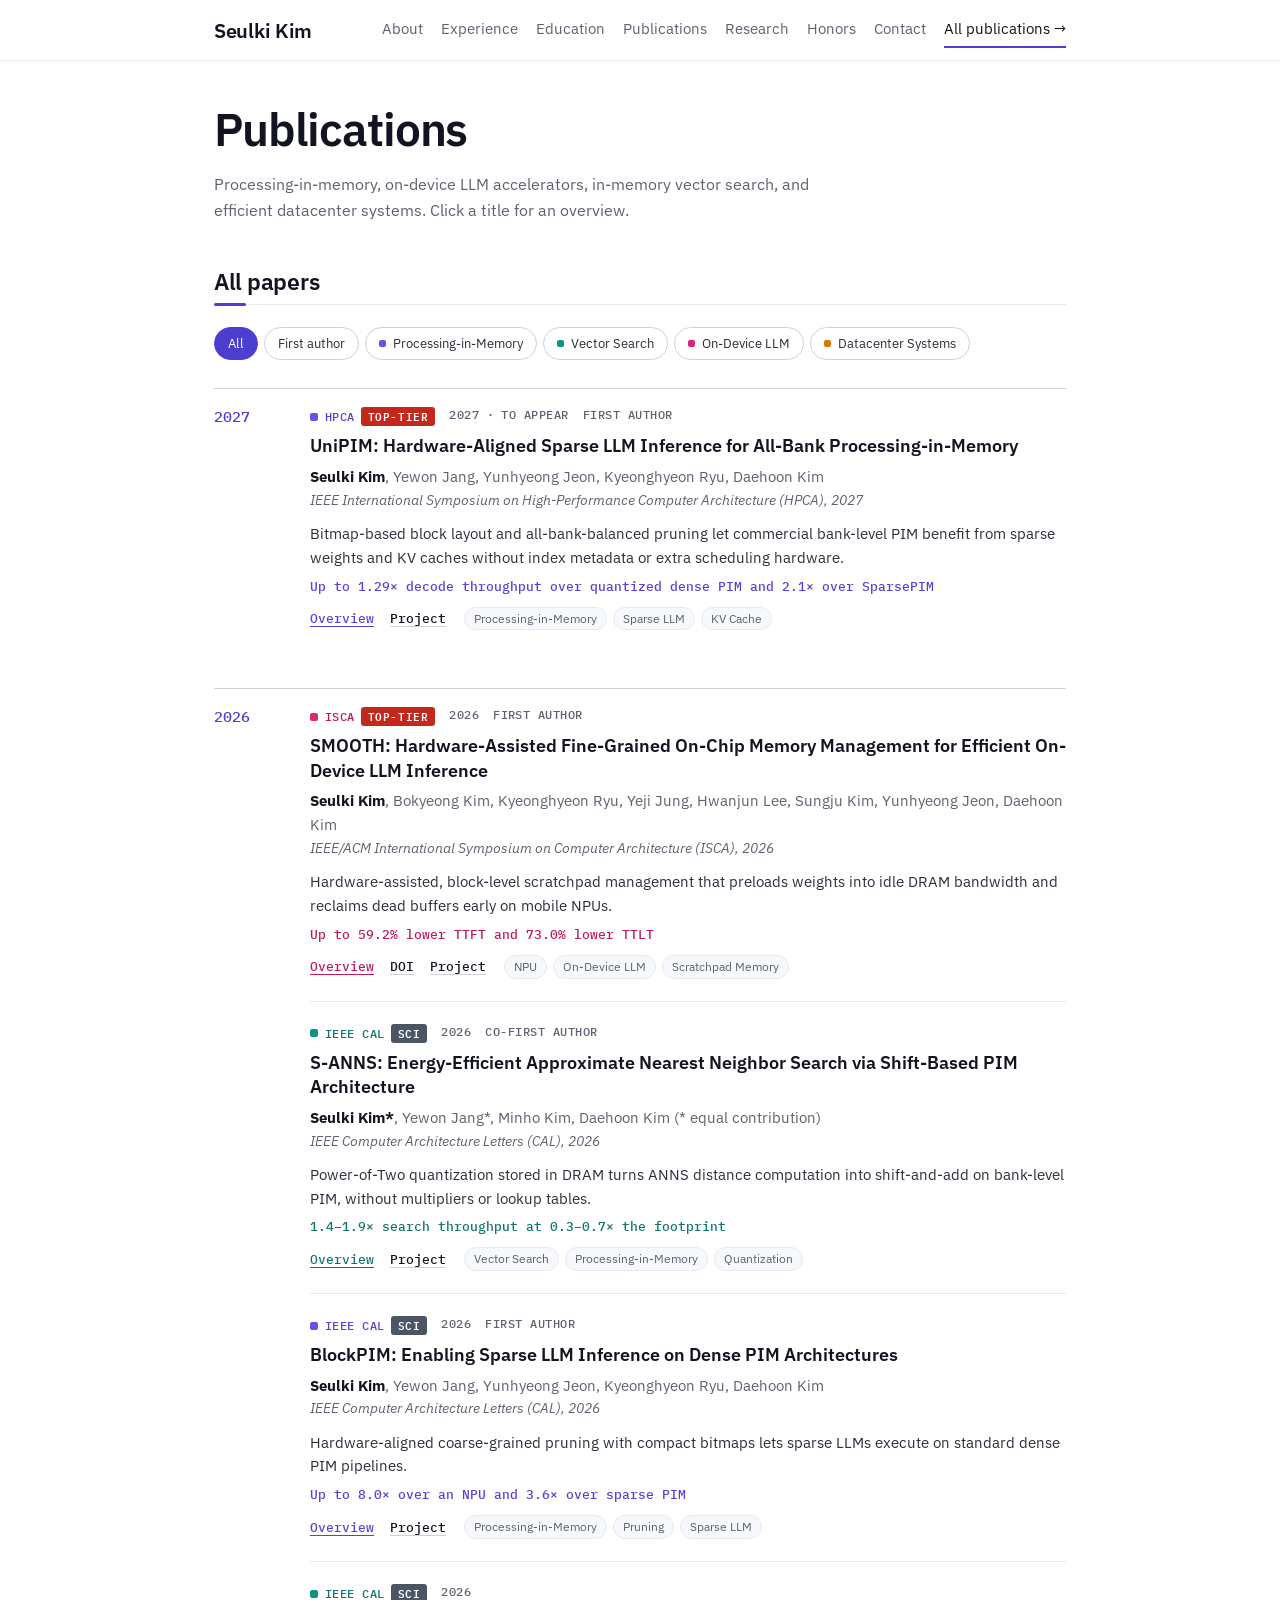
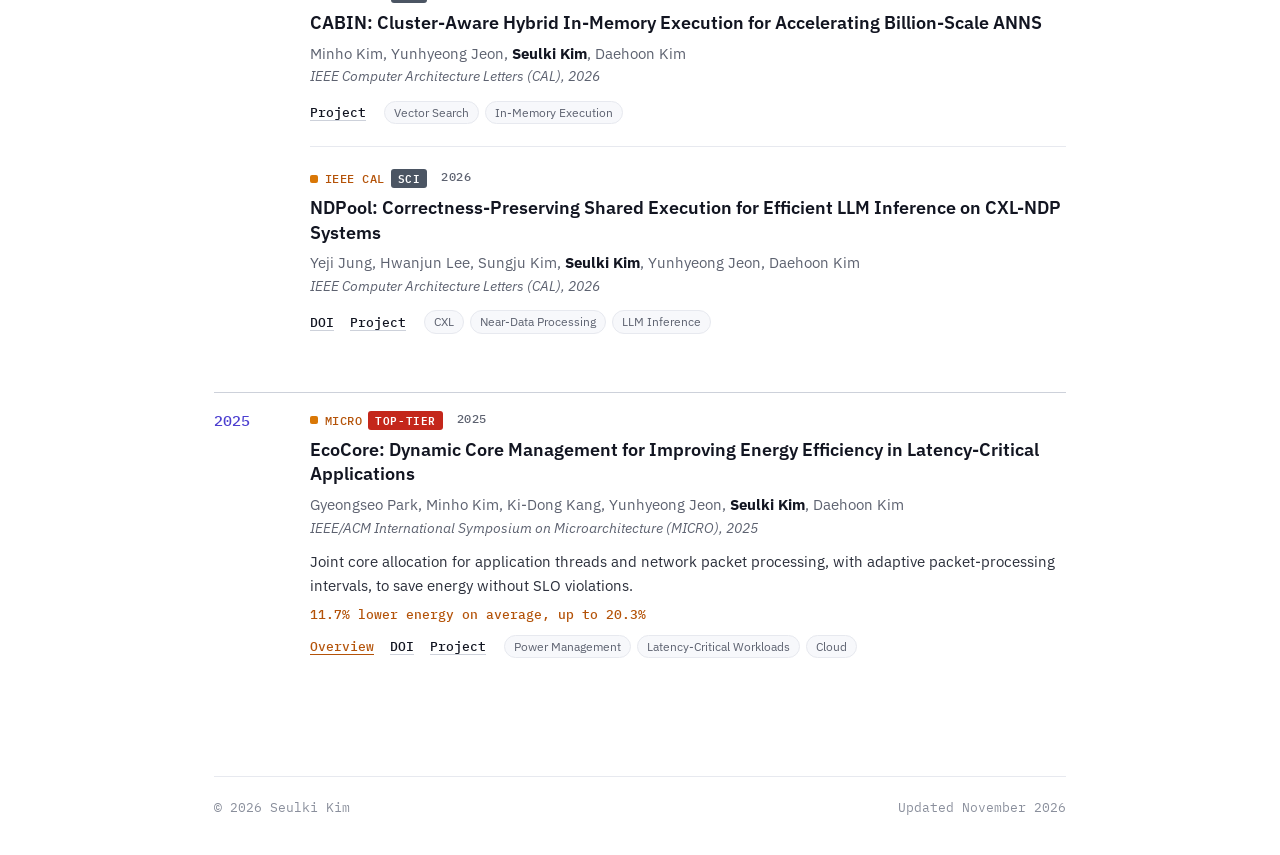
==== publications.html @ 30232794 "Restore earlier content (except News) in the new layout - Top nav gets an All publications link agai" ====
<!doctype html>
<html lang="en">
<head>
  <meta charset="utf-8">
  <meta name="viewport" content="width=device-width, initial-scale=1">
  <title>Publications | Seulki Kim</title>
  <meta name="description" content="Publications of Seulki Kim, Ph.D. student at DGIST: processing-in-memory, on-device LLM accelerators, and in-memory vector search.">
  <link rel="canonical" href="https://skkim-caslab.github.io/publications.html">
  <link rel="icon" href="assets/images/favicon.svg" type="image/svg+xml">
  <link rel="preconnect" href="https://fonts.googleapis.com">
  <link rel="preconnect" href="https://fonts.gstatic.com" crossorigin>
  <link rel="stylesheet" href="https://fonts.googleapis.com/css2?family=IBM+Plex+Mono:wght@400;500&family=IBM+Plex+Sans:wght@400;500;600&display=swap">
  <link rel="stylesheet" href="assets/css/site.css">
</head>
<body>
<a class="skip" href="#main">Skip to content</a>
<header class="site-header">
  <div class="bar">
    <a class="brand" href="index.html">Seulki Kim</a>
    <nav class="site-nav" aria-label="Sections">
      <a href="index.html#about">About</a>
      <a href="index.html#experience">Experience</a>
      <a href="index.html#education">Education</a>
      <a href="index.html#work">Publications</a>
      <a href="index.html#research">Research</a>
      <a href="index.html#honors">Honors</a>
      <a href="index.html#contact">Contact</a>
      <a class="nav-all" href="publications.html" aria-current="page">All publications →</a>
    </nav>
  </div>
</header>

<main class="content" id="main">
    <section class="section page-top" aria-labelledby="page-h">
      <h1 class="page-title" id="page-h">Publications</h1>
      <p class="page-intro">Processing-in-memory, on-device LLM accelerators, in-memory vector search, and efficient datacenter systems. Click a title for an overview.</p>
    </section>

    <section class="section" id="list" aria-labelledby="list-h">
      <div class="sec-head"><h2 id="list-h">All papers</h2></div>
      <div class="filters" role="group" aria-label="Filter publications">
        <button type="button" data-filter="all" aria-pressed="true">All</button>
        <button type="button" data-filter="first" aria-pressed="false">First author</button>
        <button type="button" class="t-pim" data-filter="t-pim" aria-pressed="false">Processing-in-Memory</button>
        <button type="button" class="t-search" data-filter="t-search" aria-pressed="false">Vector Search</button>
        <button type="button" class="t-device" data-filter="t-device" aria-pressed="false">On-Device LLM</button>
        <button type="button" class="t-system" data-filter="t-system" aria-pressed="false">Datacenter Systems</button>
      </div>

      <section class="pub-year" aria-labelledby="year-2027">
        <h3 class="pub-year-label" id="year-2027">2027</h3>
        <div class="pub-year-list">
        <article class="pub t-pim" id="unipim" data-first>
          <p class="meta"><span class="venue">HPCA</span><span class="tier tier-top">Top-tier</span><span>2027 · to appear</span><span>First author</span></p>
          <h3 class="pub-title"><button type="button" data-overview="unipim">UniPIM: Hardware-Aligned Sparse LLM Inference for All-Bank Processing-in-Memory</button></h3>
          <p class="pub-authors"><strong>Seulki Kim</strong>, Yewon Jang, Yunhyeong Jeon, Kyeonghyeon Ryu, Daehoon Kim</p>
          <p class="pub-venue">IEEE International Symposium on High-Performance Computer Architecture (HPCA), 2027</p>
          <p class="pub-summary">Bitmap-based block layout and all-bank-balanced pruning let commercial bank-level PIM benefit from sparse weights and KV caches without index metadata or extra scheduling hardware.</p>
          <p class="pub-result">Up to 1.29× decode throughput over quantized dense PIM and 2.1× over SparsePIM</p>
          <div class="work-foot"><div class="links"><button class="primary-link" type="button" data-overview="unipim">Overview</button><a href="https://caslab-yonsei.github.io/publications/hpca27-skim/" target="_blank" rel="noopener">Project</a></div><ul class="tags"><li>Processing-in-Memory</li><li>Sparse LLM</li><li>KV Cache</li></ul></div>
        </article>
        </div>
      </section>

      <section class="pub-year" aria-labelledby="year-2026">
        <h3 class="pub-year-label" id="year-2026">2026</h3>
        <div class="pub-year-list">
        <article class="pub t-device" id="smooth" data-first>
          <p class="meta"><span class="venue">ISCA</span><span class="tier tier-top">Top-tier</span><span>2026</span><span>First author</span></p>
          <h3 class="pub-title"><button type="button" data-overview="smooth">SMOOTH: Hardware-Assisted Fine-Grained On-Chip Memory Management for Efficient On-Device LLM Inference</button></h3>
          <p class="pub-authors"><strong>Seulki Kim</strong>, Bokyeong Kim, Kyeonghyeon Ryu, Yeji Jung, Hwanjun Lee, Sungju Kim, Yunhyeong Jeon, Daehoon Kim</p>
          <p class="pub-venue">IEEE/ACM International Symposium on Computer Architecture (ISCA), 2026</p>
          <p class="pub-summary">Hardware-assisted, block-level scratchpad management that preloads weights into idle DRAM bandwidth and reclaims dead buffers early on mobile NPUs.</p>
          <p class="pub-result">Up to 59.2% lower TTFT and 73.0% lower TTLT</p>
          <div class="work-foot"><div class="links"><button class="primary-link" type="button" data-overview="smooth">Overview</button><a href="https://doi.org/10.1109/ISCA66397.2026.00057" target="_blank" rel="noopener">DOI</a><a href="https://caslab-yonsei.github.io/publications/isca26-skim/" target="_blank" rel="noopener">Project</a></div><ul class="tags"><li>NPU</li><li>On-Device LLM</li><li>Scratchpad Memory</li></ul></div>
        </article>
        <article class="pub t-search" id="sanns" data-first>
          <p class="meta"><span class="venue">IEEE CAL</span><span class="tier tier-sci">SCI</span><span>2026</span><span>Co-first author</span></p>
          <h3 class="pub-title"><button type="button" data-overview="sanns">S-ANNS: Energy-Efficient Approximate Nearest Neighbor Search via Shift-Based PIM Architecture</button></h3>
          <p class="pub-authors"><strong>Seulki Kim*</strong>, Yewon Jang*, Minho Kim, Daehoon Kim <span class="muted-link">(* equal contribution)</span></p>
          <p class="pub-venue">IEEE Computer Architecture Letters (CAL), 2026</p>
          <p class="pub-summary">Power-of-Two quantization stored in DRAM turns ANNS distance computation into shift-and-add on bank-level PIM, without multipliers or lookup tables.</p>
          <p class="pub-result">1.4–1.9× search throughput at 0.3–0.7× the footprint</p>
          <div class="work-foot"><div class="links"><button class="primary-link" type="button" data-overview="sanns">Overview</button><a href="https://caslab-yonsei.github.io/publications/cal26-2-skim/" target="_blank" rel="noopener">Project</a></div><ul class="tags"><li>Vector Search</li><li>Processing-in-Memory</li><li>Quantization</li></ul></div>
        </article>
        <article class="pub t-pim" id="blockpim" data-first>
          <p class="meta"><span class="venue">IEEE CAL</span><span class="tier tier-sci">SCI</span><span>2026</span><span>First author</span></p>
          <h3 class="pub-title"><button type="button" data-overview="blockpim">BlockPIM: Enabling Sparse LLM Inference on Dense PIM Architectures</button></h3>
          <p class="pub-authors"><strong>Seulki Kim</strong>, Yewon Jang, Yunhyeong Jeon, Kyeonghyeon Ryu, Daehoon Kim</p>
          <p class="pub-venue">IEEE Computer Architecture Letters (CAL), 2026</p>
          <p class="pub-summary">Hardware-aligned coarse-grained pruning with compact bitmaps lets sparse LLMs execute on standard dense PIM pipelines.</p>
          <p class="pub-result">Up to 8.0× over an NPU and 3.6× over sparse PIM</p>
          <div class="work-foot"><div class="links"><button class="primary-link" type="button" data-overview="blockpim">Overview</button><a href="https://caslab-yonsei.github.io/publications/cal26-skim/" target="_blank" rel="noopener">Project</a></div><ul class="tags"><li>Processing-in-Memory</li><li>Pruning</li><li>Sparse LLM</li></ul></div>
        </article>
        <article class="pub t-search" id="cabin">
          <p class="meta"><span class="venue">IEEE CAL</span><span class="tier tier-sci">SCI</span><span>2026</span></p>
          <h3 class="pub-title">CABIN: Cluster-Aware Hybrid In-Memory Execution for Accelerating Billion-Scale ANNS</h3>
          <p class="pub-authors">Minho Kim, Yunhyeong Jeon, <strong>Seulki Kim</strong>, Daehoon Kim</p>
          <p class="pub-venue">IEEE Computer Architecture Letters (CAL), 2026</p>
          <div class="work-foot"><div class="links"><a href="https://caslab-yonsei.github.io/publications/cal26-mkim/" target="_blank" rel="noopener">Project</a></div><ul class="tags"><li>Vector Search</li><li>In-Memory Execution</li></ul></div>
        </article>
        <article class="pub t-system" id="ndpool">
          <p class="meta"><span class="venue">IEEE CAL</span><span class="tier tier-sci">SCI</span><span>2026</span></p>
          <h3 class="pub-title">NDPool: Correctness-Preserving Shared Execution for Efficient LLM Inference on CXL-NDP Systems</h3>
          <p class="pub-authors">Yeji Jung, Hwanjun Lee, Sungju Kim, <strong>Seulki Kim</strong>, Yunhyeong Jeon, Daehoon Kim</p>
          <p class="pub-venue">IEEE Computer Architecture Letters (CAL), 2026</p>
          <div class="work-foot"><div class="links"><a href="https://doi.org/10.1109/LCA.2026.3702973" target="_blank" rel="noopener">DOI</a><a href="https://caslab-yonsei.github.io/publications/cal26-yjung/" target="_blank" rel="noopener">Project</a></div><ul class="tags"><li>CXL</li><li>Near-Data Processing</li><li>LLM Inference</li></ul></div>
        </article>
        </div>
      </section>

      <section class="pub-year" aria-labelledby="year-2025">
        <h3 class="pub-year-label" id="year-2025">2025</h3>
        <div class="pub-year-list">
        <article class="pub t-system" id="ecocore">
          <p class="meta"><span class="venue">MICRO</span><span class="tier tier-top">Top-tier</span><span>2025</span></p>
          <h3 class="pub-title"><button type="button" data-overview="ecocore">EcoCore: Dynamic Core Management for Improving Energy Efficiency in Latency-Critical Applications</button></h3>
          <p class="pub-authors">Gyeongseo Park, Minho Kim, Ki-Dong Kang, Yunhyeong Jeon, <strong>Seulki Kim</strong>, Daehoon Kim</p>
          <p class="pub-venue">IEEE/ACM International Symposium on Microarchitecture (MICRO), 2025</p>
          <p class="pub-summary">Joint core allocation for application threads and network packet processing, with adaptive packet-processing intervals, to save energy without SLO violations.</p>
          <p class="pub-result">11.7% lower energy on average, up to 20.3%</p>
          <div class="work-foot"><div class="links"><button class="primary-link" type="button" data-overview="ecocore">Overview</button><a href="https://doi.org/10.1145/3725843.3756021" target="_blank" rel="noopener">DOI</a><a href="https://caslab-yonsei.github.io/publications/micro25-gpark/" target="_blank" rel="noopener">Project</a></div><ul class="tags"><li>Power Management</li><li>Latency-Critical Workloads</li><li>Cloud</li></ul></div>
        </article>
        </div>
      </section>
    </section>

    <footer class="site-footer">
      <span>© 2026 Seulki Kim</span>
      <span>Updated <time datetime="2026-11">November 2026</time></span>
    </footer>
</main>

<script src="assets/js/site.js"></script>
</body>
</html>
---- assets/css/site.css ----
/* Seulki Kim, personal site. Layout: sticky top bar + one centred column. */
:root {
  --bg: #ffffff;
  --surface: #ffffff;
  --tint: #f7f8fb;
  --ink: #121521;
  --text: #2b2f3b;
  --muted: #5d6270;
  --faint: #8a8f9c;
  --line: #e7e9ef;
  --line-strong: #cdd1da;
  --accent: #4c3fd0;
  --accent-ink: #3a2fb0;
  --accent-soft: #f0eefc;
  --sans: "IBM Plex Sans", system-ui, -apple-system, "Segoe UI", sans-serif;
  --mono: "IBM Plex Mono", ui-monospace, SFMono-Regular, Menlo, monospace;
  --radius: 6px;
  --w: 900px;
}
.t-pim    { --tc: #5b3fd6; --tc-fill: #6d50e8; --tc-soft: #efebff; }
.t-search { --tc: #0f766e; --tc-fill: #0d9488; --tc-soft: #dff3f0; }
.t-device { --tc: #be185d; --tc-fill: #db2777; --tc-soft: #fce8f1; }
.t-system { --tc: #b45309; --tc-fill: #d97706; --tc-soft: #fdf0de; }

*, *::before, *::after { box-sizing: border-box; }
::selection { background: var(--accent-soft); color: var(--ink); }
html { scroll-behavior: smooth; scroll-padding-top: 76px; }
body {
  margin: 0;
  background: var(--bg);
  color: var(--text);
  font: 400 16px/1.65 var(--sans);
  -webkit-font-smoothing: antialiased;
}
img { max-width: 100%; height: auto; display: block; }
a { color: inherit; text-decoration-color: var(--line-strong); text-underline-offset: 3px; text-decoration-thickness: 1px; }
a:hover { text-decoration-color: currentColor; color: var(--accent-ink); }
h1, h2, h3 { color: var(--ink); margin: 0; line-height: 1.25; font-weight: 600; }
p { margin: 0; }
ul, ol { margin: 0; padding: 0; list-style: none; }
button { font: inherit; color: inherit; }
:focus-visible { outline: 2px solid var(--accent); outline-offset: 2px; }

.skip { position: absolute; left: -999px; top: 8px; background: var(--ink); color: #fff; padding: 8px 12px; z-index: 10; }
.skip:focus { left: 8px; }

/* ---------- Top bar ---------- */
.site-header { position: sticky; top: 0; z-index: 20; background: rgba(255, 255, 255, .92); backdrop-filter: saturate(1.4) blur(8px); -webkit-backdrop-filter: saturate(1.4) blur(8px); border-bottom: 1px solid var(--line); }
.bar { max-width: var(--w); margin: 0 auto; padding: 0 24px; min-height: 60px; display: flex; align-items: center; gap: 28px; }
.brand { font-size: 20px; font-weight: 600; letter-spacing: -0.015em; color: var(--ink); text-decoration: none; white-space: nowrap; }
.brand:hover { color: var(--ink); }
.site-nav { margin-left: auto; display: flex; flex-wrap: wrap; justify-content: flex-end; gap: 2px 18px; font-size: 14.5px; }
.site-nav a { color: var(--muted); text-decoration: none; padding: 5px 0; border-bottom: 2px solid transparent; white-space: nowrap; transition: color .15s, border-color .15s; }
.site-nav a:hover { color: var(--ink); }
.site-nav .nav-all { color: var(--accent-ink); }
.site-nav a.is-active, .site-nav a[aria-current] { color: var(--ink); border-bottom-color: var(--accent); }

/* ---------- Content ---------- */
.content { max-width: var(--w); margin: 0 auto; padding: 40px 24px 0; }
.section { padding: 0 0 60px; }
.sec-head {
  display: flex; align-items: baseline; gap: 14px; position: relative;
  border-bottom: 1px solid var(--line); padding-bottom: 8px; margin-bottom: 22px;
}
.sec-head::after { content: ""; position: absolute; left: 0; bottom: -2px; width: 32px; height: 3px; background: var(--accent); border-radius: 2px; }
.sec-head h2 { font-size: 23px; letter-spacing: -0.012em; }
.sec-head .more { margin-left: auto; font: 500 13px var(--mono); text-decoration: none; color: var(--muted); }
.sec-head .more:hover { color: var(--accent-ink); }

/* About */
.hero { display: grid; grid-template-columns: 180px minmax(0, 1fr); gap: 34px; align-items: start; padding-top: 8px; }
.hero-photo { border-radius: 10px; overflow: hidden; border: 1px solid var(--line); box-shadow: 0 0 0 5px var(--accent-soft); background: var(--tint); }
.hero-photo img { width: 100%; aspect-ratio: 746 / 960; object-fit: cover; }
.hero-name { font-size: 32px; letter-spacing: -0.02em; }
.hero-name span { font-size: 18px; font-weight: 400; color: var(--muted); margin-left: 6px; letter-spacing: 0; }
.hero-role { margin-top: 4px; color: var(--muted); font-size: 15px; }
.hero-role a { color: var(--accent-ink); text-decoration-color: color-mix(in srgb, var(--accent) 35%, transparent); }
.hero-statement { margin: 0 0 12px; font-size: 21px; line-height: 1.4; font-weight: 500; color: var(--ink); letter-spacing: -0.01em; }
.hero-text > p:not([class]) { font-size: 15.5px; max-width: 68ch; }
.hero-text > p:not([class]) + p:not([class]) { margin-top: 10px; }
.hero-links { display: flex; flex-wrap: wrap; gap: 8px 22px; margin-top: 20px; font-size: 14.5px; }
.hero-links a { display: inline-flex; align-items: center; gap: 8px; color: var(--text); text-decoration: none; }
.hero-links a:hover { color: var(--accent-ink); }
.hero-links svg { width: 16px; height: 16px; flex: none; color: var(--accent); }
.about-kicker { font: 500 12.5px var(--mono); color: var(--accent); letter-spacing: 0.02em; margin: 16px 0 6px; }
.areas { display: grid; grid-template-columns: repeat(4, minmax(0, 1fr)); margin-top: 0; border: 1px solid var(--line); background: var(--tint); border-radius: var(--radius); overflow: hidden; }
.area { padding: 16px 16px 18px; text-decoration: none; border-left: 1px solid var(--line); display: block; transition: background .2s; }
.area:first-child { border-left: 0; }
.area:hover { background: var(--tc-soft); }
.area-label { display: flex; align-items: center; gap: 8px; font: 500 11px var(--mono); color: var(--tc); text-transform: uppercase; letter-spacing: 0.06em; }
.area-label::before { content: ""; width: 8px; height: 8px; background: var(--tc-fill); border-radius: 2px; }
.area-name { display: block; margin-top: 8px; font-size: 15px; font-weight: 500; color: var(--ink); line-height: 1.35; }
.recent { margin-top: 26px; display: flex; flex-wrap: wrap; gap: 8px 22px; font-size: 14px; align-items: baseline; }
.recent-label { font: 500 11.5px var(--mono); color: var(--faint); text-transform: uppercase; letter-spacing: 0.06em; }
.recent a { text-decoration: none; font-weight: 500; color: var(--ink); }
.recent a small { font: 400 12px var(--mono); color: var(--muted); margin-left: 6px; }
.recent a:hover small { color: var(--ink); }
.hero > .areas, .hero > .recent { grid-column: 1 / -1; }
.hero > .recent { margin-top: -14px; }
.hl { background-image: linear-gradient(transparent 60%, var(--tc-soft) 60%); color: var(--ink); font-weight: 500; }



/* Selected publications */
.work {
  display: grid; grid-template-columns: minmax(0, 0.85fr) minmax(0, 1.15fr); gap: 28px;
  padding: 26px 0; border-bottom: 1px solid var(--line);
}
.work:first-child { padding-top: 4px; }
.work-figure {
  all: unset; cursor: zoom-in; display: block; align-self: start;
  border: 1px solid var(--line); border-radius: var(--radius); overflow: hidden; background: var(--surface);
  box-shadow: 0 1px 2px rgba(18, 21, 33, .04), 0 6px 18px -10px rgba(18, 21, 33, .18);
  transition: border-color .2s, box-shadow .2s;
}
.work-figure:hover { border-color: var(--tc); box-shadow: 0 1px 2px rgba(18, 21, 33, .05), 0 12px 28px -12px rgba(18, 21, 33, .28); }
.work-figure:focus-visible { outline: 2px solid var(--accent); outline-offset: 2px; }
.meta { display: flex; flex-wrap: wrap; gap: 6px 14px; font: 500 12px var(--mono); color: var(--muted); text-transform: uppercase; letter-spacing: 0.04em; }
.meta .venue { color: var(--tc); display: inline-flex; align-items: center; gap: 7px; }
.meta .venue::before { content: ""; width: 8px; height: 8px; background: var(--tc-fill); border-radius: 2px; }
.tier { display: inline-flex; align-items: center; margin-left: -8px; padding: 1px 7px; border-radius: 3px; font: 600 10.5px/1.6 var(--mono); letter-spacing: 0.05em; color: #fff; }
.tier-top { background: #c4271b; }
.tier-sci { background: #4b5563; }
.work-title { margin-top: 8px; font-size: 23px; letter-spacing: -0.015em; }
.work-sub { margin-top: 4px; font-size: 15px; color: var(--muted); line-height: 1.45; }
.work-teaser { margin-top: 10px; font-size: 15px; }
.stats { display: grid; grid-template-columns: repeat(3, minmax(0, 1fr)); margin-top: 14px; border-top: 1px solid var(--line); }
.stats.two { grid-template-columns: repeat(2, minmax(0, 1fr)); }
.stat { padding: 12px 12px 0 0; }
.stat + .stat { padding-left: 14px; border-left: 1px solid var(--line); }
.stat b { display: block; font: 500 21px/1.1 var(--mono); color: var(--tc); letter-spacing: -0.02em; }
.stat span { display: block; margin-top: 5px; font-size: 12.5px; color: var(--muted); line-height: 1.35; }
.work-foot { display: flex; flex-wrap: wrap; align-items: center; gap: 10px 18px; margin-top: 14px; }
.links { display: flex; gap: 16px; font: 500 13px var(--mono); }
.links a, .links button { background: none; border: 0; padding: 0; cursor: pointer; text-decoration: underline; text-decoration-color: var(--line-strong); text-underline-offset: 3px; color: var(--ink); }
.links a:hover, .links button:hover { text-decoration-color: currentColor; }
.links .primary-link { color: var(--tc); text-decoration-color: currentColor; }
.tags { display: flex; flex-wrap: wrap; gap: 6px; font-size: 12px; color: var(--muted); }
.tags li { border: 1px solid var(--line); border-radius: 999px; padding: 1px 9px; background: var(--tint); }
.stat-note { margin-top: 12px; font-size: 13px; color: var(--muted); }
.footnote { margin-top: 18px; font-size: 13px; color: var(--faint); }
.plist-head { margin-top: 34px; }
.plist { display: grid; gap: 14px; }
.plist-title { font-size: 15.5px; font-weight: 600; color: var(--ink); line-height: 1.45; }
.plist-link { font-size: 13.5px; font-weight: 500; color: var(--accent-ink); text-decoration: none; white-space: nowrap; }
.plist-link:hover { text-decoration: underline; }
.plist-authors { font-size: 14.5px; margin-top: 1px; }
.plist-authors .note { color: var(--muted); font-size: 13px; }
.plist-venue { font-size: 14.5px; color: var(--muted); }
.plist .tier { margin-left: 6px; vertical-align: 1px; }

/* Research */
.banks { display: grid; grid-template-columns: minmax(0, 1fr); gap: 1px; background: var(--line); border: 1px solid var(--line); border-radius: var(--radius); overflow: hidden; }
.bank { background: var(--tint); padding: 22px 22px 24px; }
.bank h3 { margin-top: 10px; font-size: 18px; }
.bank-concept { margin-top: 6px; font-weight: 500; color: var(--ink); font-size: 15px; }
.bank-text { margin-top: 10px; font-size: 14.5px; }
.stack { margin-top: 40px; }
.stack h3 { font-size: 15px; margin-bottom: 12px; }
.stack-table { width: 100%; border-collapse: collapse; font-size: 14px; }
.stack-table th, .stack-table td { text-align: left; vertical-align: top; padding: 11px 16px 11px 0; border-top: 1px solid var(--line); }
.stack-table th { font-weight: 600; color: var(--ink); width: 30%; }
.stack-table td:nth-child(2) { color: var(--muted); }
.stack-table td:last-child { font: 500 12.5px/1.8 var(--mono); padding-right: 0; }
.stack-table td:last-child { width: 28%; }
.stack-table td:last-child a { color: var(--ink); white-space: nowrap; }
.stack-table tr:last-child th, .stack-table tr:last-child td { border-bottom: 1px solid var(--line); }
.bank-tag { font: 500 11px var(--mono); color: var(--tc); letter-spacing: 0.08em; text-transform: uppercase; display: flex; align-items: center; gap: 8px; }
.bank-tag::before { content: ""; width: 8px; height: 8px; background: var(--tc-fill); border-radius: 2px; }
.bank-papers { margin-top: 14px; font: 500 12.5px var(--mono); color: var(--muted); }
.bank-papers a { color: var(--ink); }



.sub-head { font-size: 16px; font-weight: 600; color: var(--ink); margin-bottom: 8px; }
.sub-head-gap { margin-top: 22px; }

.entries { display: grid; gap: 16px; }
.entry-head, .entry-line { display: flex; justify-content: space-between; align-items: baseline; gap: 20px; }
.entry-head strong { font-size: 15.5px; font-weight: 600; color: var(--ink); }
.entry-date { flex: none; font-size: 14px; color: var(--muted); white-space: nowrap; font-variant-numeric: tabular-nums; }
.entry-sub { font-size: 14.5px; color: var(--text); margin-top: 1px; }
.entry-sub + .entry-sub { margin-top: 0; }
.me { font-weight: 600; color: var(--ink); text-decoration: underline; text-underline-offset: 2px; }
.lines { display: grid; gap: 6px; }
.entry-line { font-size: 15px; }

.spec { display: grid; border-top: 1px solid var(--line); margin: 0; }
.spec div { display: grid; grid-template-columns: 160px minmax(0, 1fr); gap: 18px; padding: 11px 0; border-bottom: 1px solid var(--line); font-size: 14.5px; }
.spec dt { font: 500 12.5px/1.9 var(--mono); color: var(--faint); }
.spec dd { margin: 0; }

/* Contact */
.contact { display: flex; flex-wrap: wrap; align-items: center; justify-content: space-between; gap: 20px; }
.contact-mail { font-size: clamp(24px, 3vw, 34px); font-weight: 500; letter-spacing: -0.02em; color: var(--ink); text-decoration: none; }
.contact-mail:hover { text-decoration: underline; color: var(--accent-ink); }
.btn { display: inline-flex; align-items: center; gap: 8px; padding: 10px 18px; border-radius: 999px; background: var(--ink); color: #fff; text-decoration: none; font-size: 14px; font-weight: 500; }
.btn { background: var(--accent); }
.btn:hover { background: var(--accent-ink); }
.btn-ghost { background: transparent; color: var(--ink); border: 1px solid var(--line-strong); }
.btn-ghost:hover { background: var(--accent-soft); border-color: var(--accent); color: var(--accent-ink); }
.contact-btns { display: flex; gap: 8px; flex-wrap: wrap; }

.site-footer { display: flex; justify-content: space-between; gap: 16px; padding: 22px 0 40px; border-top: 1px solid var(--line); font: 400 12.5px var(--mono); color: var(--faint); }

/* ---------- Publications page ---------- */
.page-top { padding-bottom: 44px; }
.page-title { font-size: clamp(34px, 4vw, 46px); letter-spacing: -0.025em; }
.page-intro { margin-top: 12px; color: var(--muted); max-width: 60ch; }
.filters { display: flex; flex-wrap: wrap; gap: 6px; margin: 0 0 28px; }
.filters button {
  border: 1px solid var(--line-strong); background: var(--surface); border-radius: 999px;
  padding: 5px 13px; font-size: 13px; cursor: pointer; color: var(--text);
  display: inline-flex; align-items: center; gap: 7px;
}
.filters button[class^="t-"]::before { content: ""; width: 7px; height: 7px; border-radius: 2px; background: var(--tc-fill); }
.filters button:hover { border-color: var(--accent); }
.filters button[aria-pressed="true"] { background: var(--accent); color: #fff; border-color: var(--accent); }
.filters button[aria-pressed="true"]::before { background: #fff; }

.pub-year { display: grid; grid-template-columns: 76px minmax(0, 1fr); gap: 20px; border-top: 1px solid var(--line-strong); padding-top: 18px; margin-bottom: 36px; }
.pub-year.is-empty { display: none; }
.pub-year-label { font: 500 15px var(--mono); color: var(--accent); }
.pub { padding: 0 0 22px; margin-bottom: 22px; border-bottom: 1px solid var(--line); }
.pub-year-list > .pub:last-child, .pub-year-list > .pub.is-last { border-bottom: 0; margin-bottom: 0; }
.pub.is-hidden { display: none; }
.pub-title { margin-top: 8px; font-size: 17.5px; line-height: 1.4; }
.pub-title button { all: unset; cursor: pointer; }
.pub-title button:hover { text-decoration: underline; text-underline-offset: 3px; }
.pub-title button:focus-visible { outline: 2px solid var(--accent); outline-offset: 2px; }
.pub-authors { margin-top: 6px; font-size: 14.5px; color: var(--muted); }
.pub-authors strong { color: var(--ink); }
.pub-venue { font-size: 14px; color: var(--muted); font-style: italic; }
.pub-summary { margin-top: 10px; font-size: 14.5px; }
.pub-result { margin-top: 8px; font: 500 13px var(--mono); color: var(--tc); }
.pub .work-foot { margin-top: 12px; }

/* ---------- Overview dialog ---------- */
.overview-dialog {
  width: min(820px, calc(100% - 32px)); max-height: calc(100vh - 48px);
  padding: 0; border: 1px solid var(--line-strong); border-radius: 10px;
  background: var(--surface); color: var(--text);
  box-shadow: 0 30px 80px rgba(20, 20, 30, .22);
}
.overview-dialog::backdrop { background: rgba(22, 23, 27, .45); }
.overview-inner { padding: 28px 32px 32px; }
.overview-head { display: flex; justify-content: space-between; align-items: flex-start; gap: 16px; }
.overview-head h2 { font-size: 28px; margin-top: 6px; letter-spacing: -0.02em; }
.overview-close { border: 1px solid var(--line); background: var(--surface); width: 36px; height: 36px; border-radius: 50%; font-size: 20px; line-height: 1; cursor: pointer; flex: none; }
.overview-close:hover { border-color: var(--ink); }
.overview-full-title { margin-top: 4px; color: var(--muted); }
.overview-figure { margin: 20px 0 6px; border: 1px solid var(--line); border-radius: var(--radius); overflow: hidden; }
.overview-figure img { width: 100%; }
.overview-text { margin: 0; }
.overview-text div { display: grid; grid-template-columns: 120px minmax(0, 1fr); gap: 18px; padding: 14px 0; border-bottom: 1px solid var(--line); }
.overview-text div:last-child { border-bottom: 0; }
.overview-text dt { font: 500 12px/1.9 var(--mono); color: var(--tc); text-transform: uppercase; letter-spacing: 0.05em; }
.overview-text dd { margin: 0; font-size: 15px; }

/* ---------- Responsive ---------- */
@media (max-width: 860px) {
  .bar { flex-wrap: wrap; gap: 0; padding: 10px 16px 0; min-height: 0; }
  .site-nav { width: 100%; margin-left: 0; flex-wrap: nowrap; justify-content: flex-start; overflow-x: auto; scrollbar-width: none; padding: 4px 0 2px; }
  .site-nav::-webkit-scrollbar { display: none; }
  html { scroll-padding-top: 96px; }
  .content { padding: 28px 16px 0; }
  .work { grid-template-columns: 1fr; gap: 16px; }
  .areas { grid-template-columns: repeat(2, minmax(0, 1fr)); }
  .area:nth-child(3) { border-left: 0; }
  .area:nth-child(n+3) { border-top: 1px solid var(--line); }
  .section { padding-bottom: 48px; }
}
@media (max-width: 560px) {
  .stat + .stat { padding-left: 10px; }
  .stat b { font-size: 18px; }
  .stat span { font-size: 12px; }
  .hero { grid-template-columns: 1fr; gap: 18px; }
  .hero-photo { width: 120px; }
  .hero-name { font-size: 27px; }
  .hero-statement { font-size: 19px; }
  .entry-head, .entry-line { flex-direction: column; gap: 0; }
  .areas { grid-template-columns: 1fr; }
  .area { border-left: 0 !important; }
  .area + .area { border-top: 1px solid var(--line); }
  .hero > .recent { margin-top: 0; }
  .stack-table, .stack-table tbody, .stack-table tr, .stack-table th, .stack-table td, .stack-table td:last-child { display: block; width: auto; }
  .stack-table tr { border-top: 1px solid var(--line); padding: 10px 0; }
  .stack-table tr:last-child { border-bottom: 1px solid var(--line); }
  .stack-table th, .stack-table td { border: 0 !important; padding: 2px 0; }
  .spec div { grid-template-columns: 1fr; gap: 2px; }
  .pub-year { grid-template-columns: 1fr; gap: 10px; }
  .overview-inner { padding: 22px 20px 24px; }
  .overview-text div { grid-template-columns: 1fr; gap: 4px; }
  .site-footer { flex-direction: column; gap: 4px; }
}
@media (prefers-reduced-motion: reduce) {
  html { scroll-behavior: auto; }
  * { transition: none !important; }
}
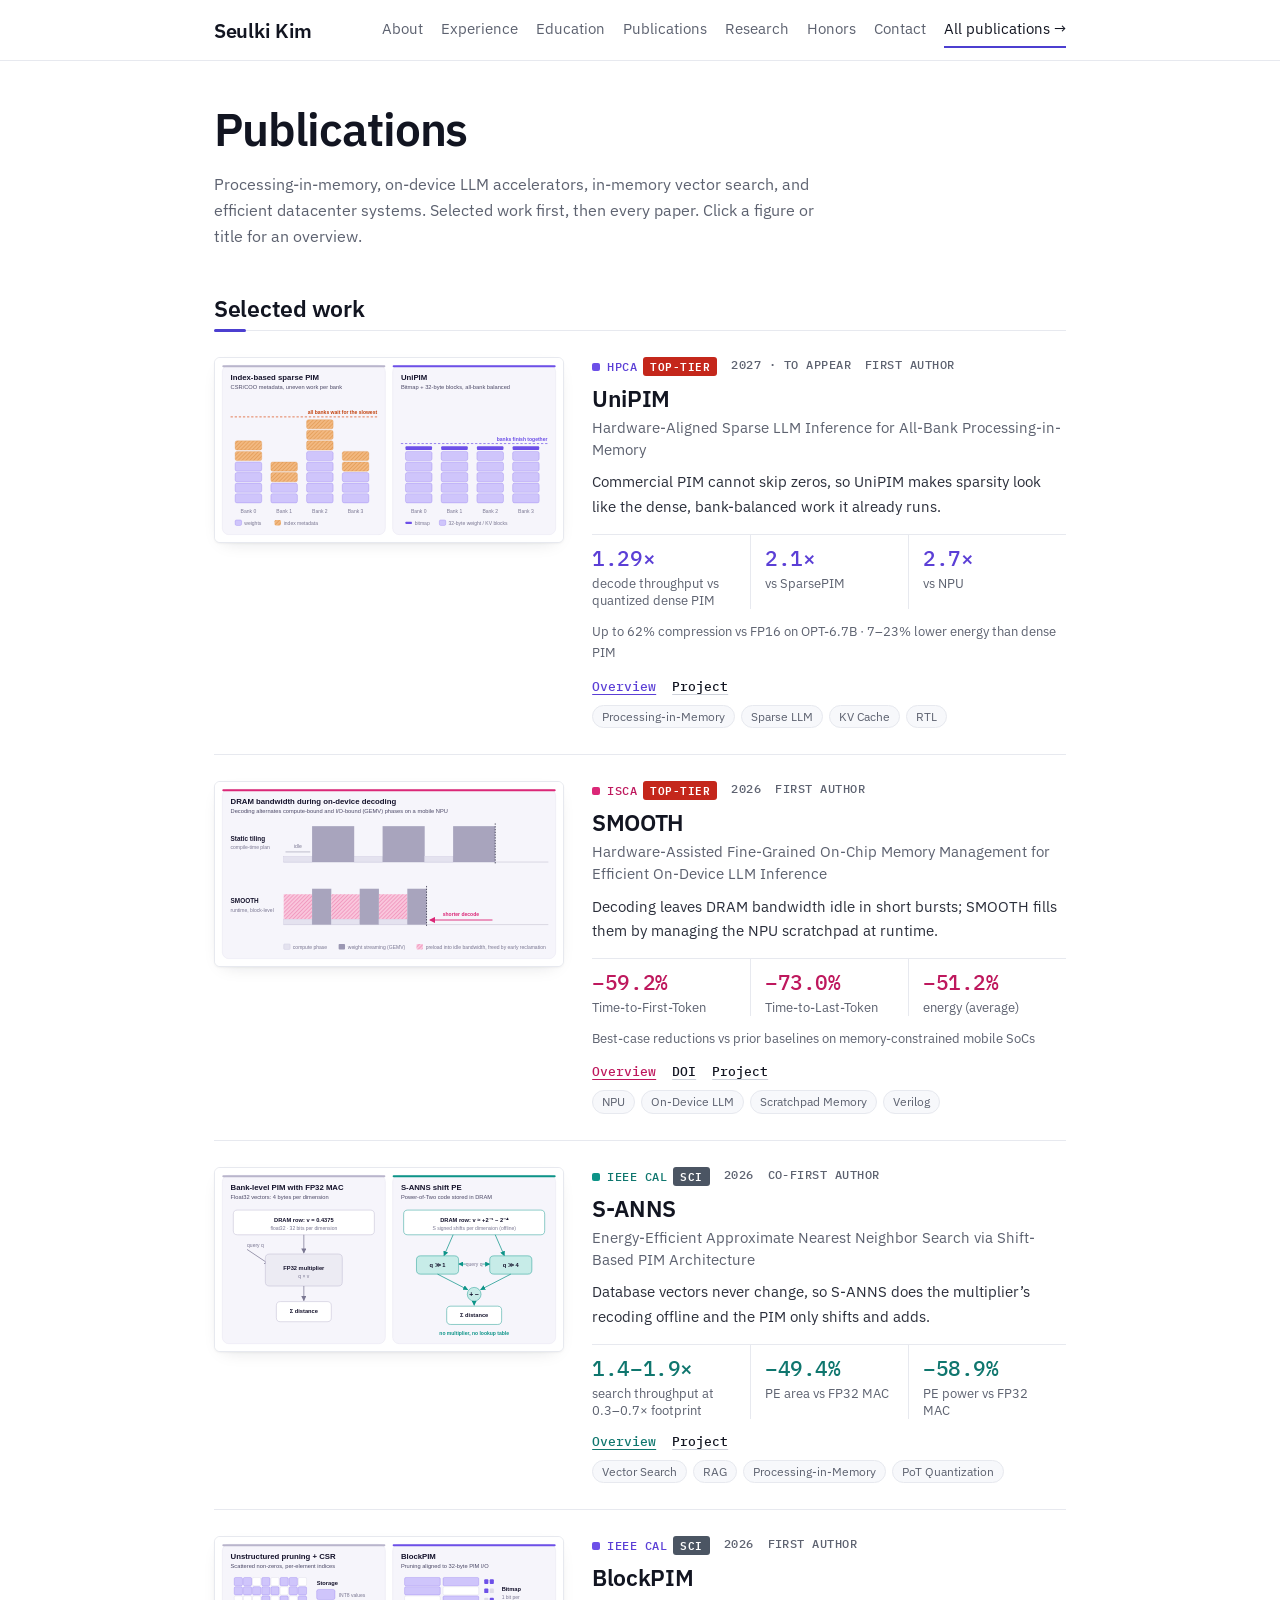
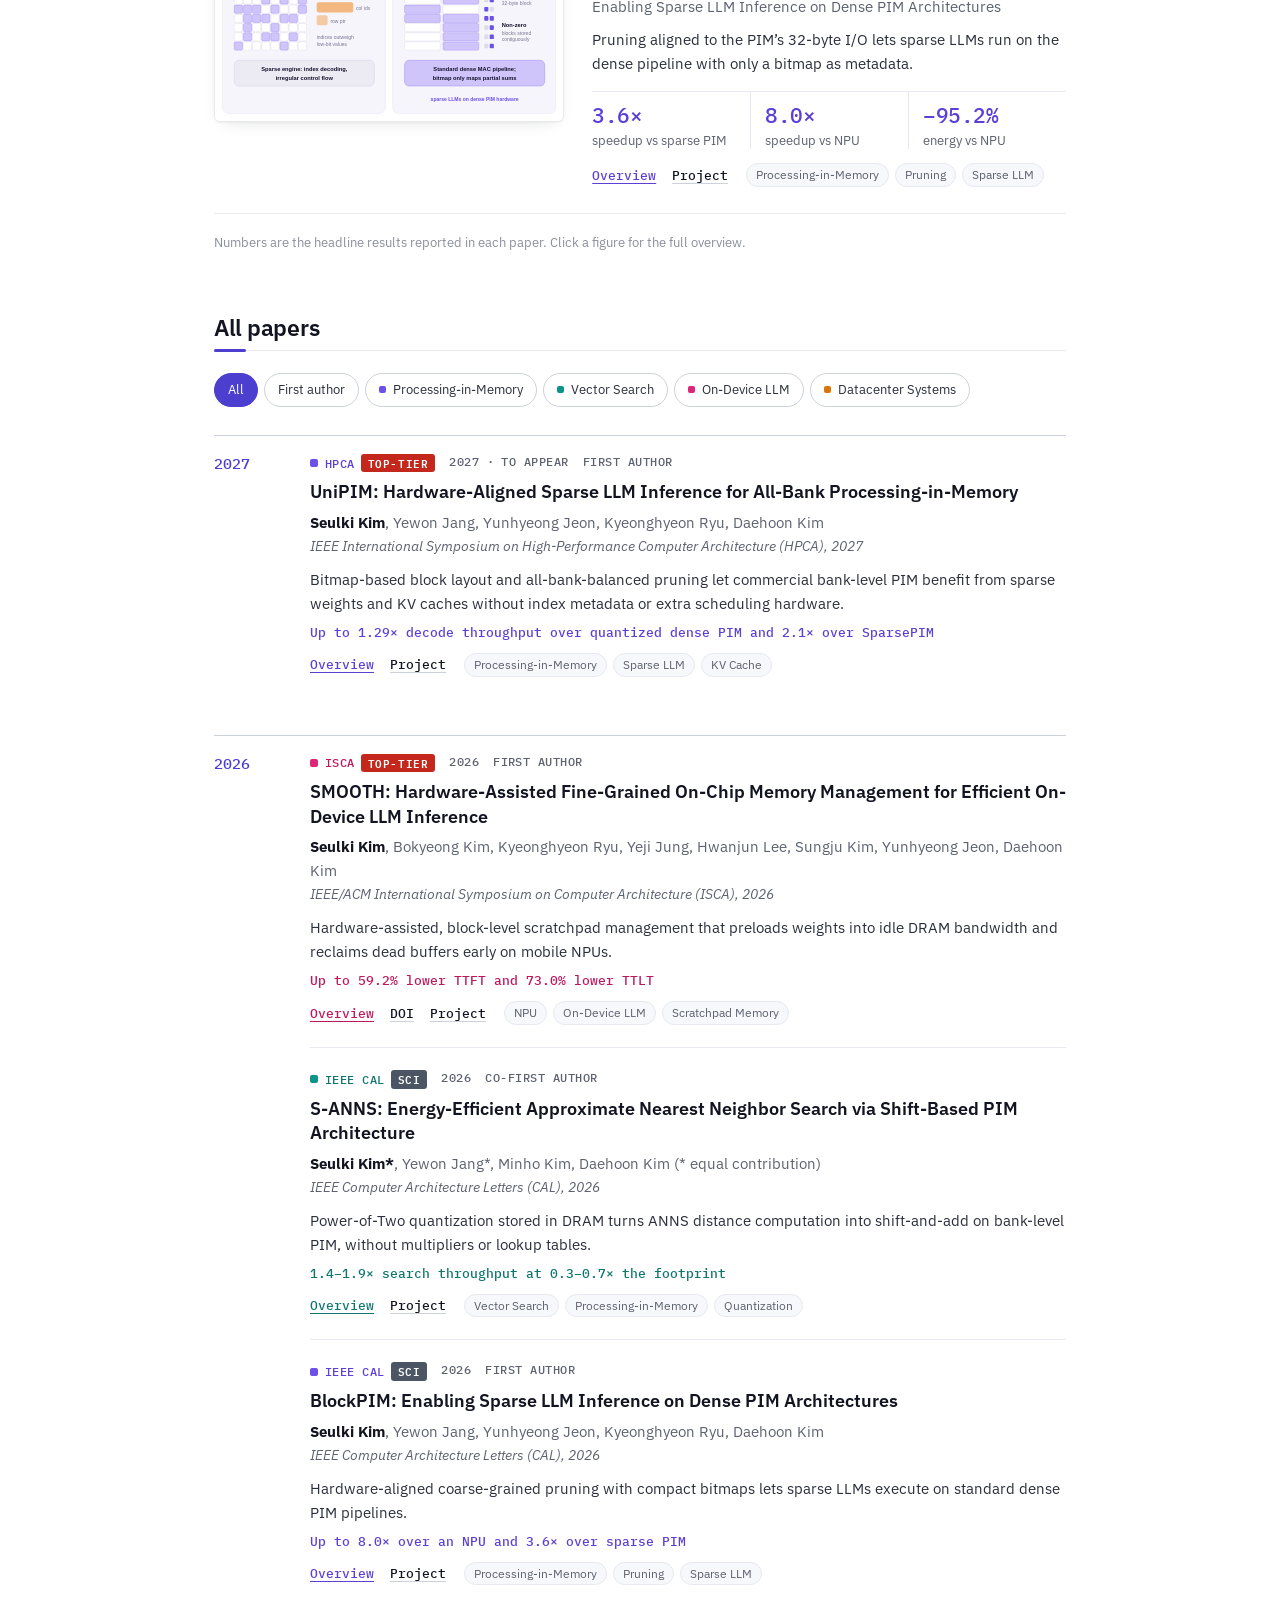
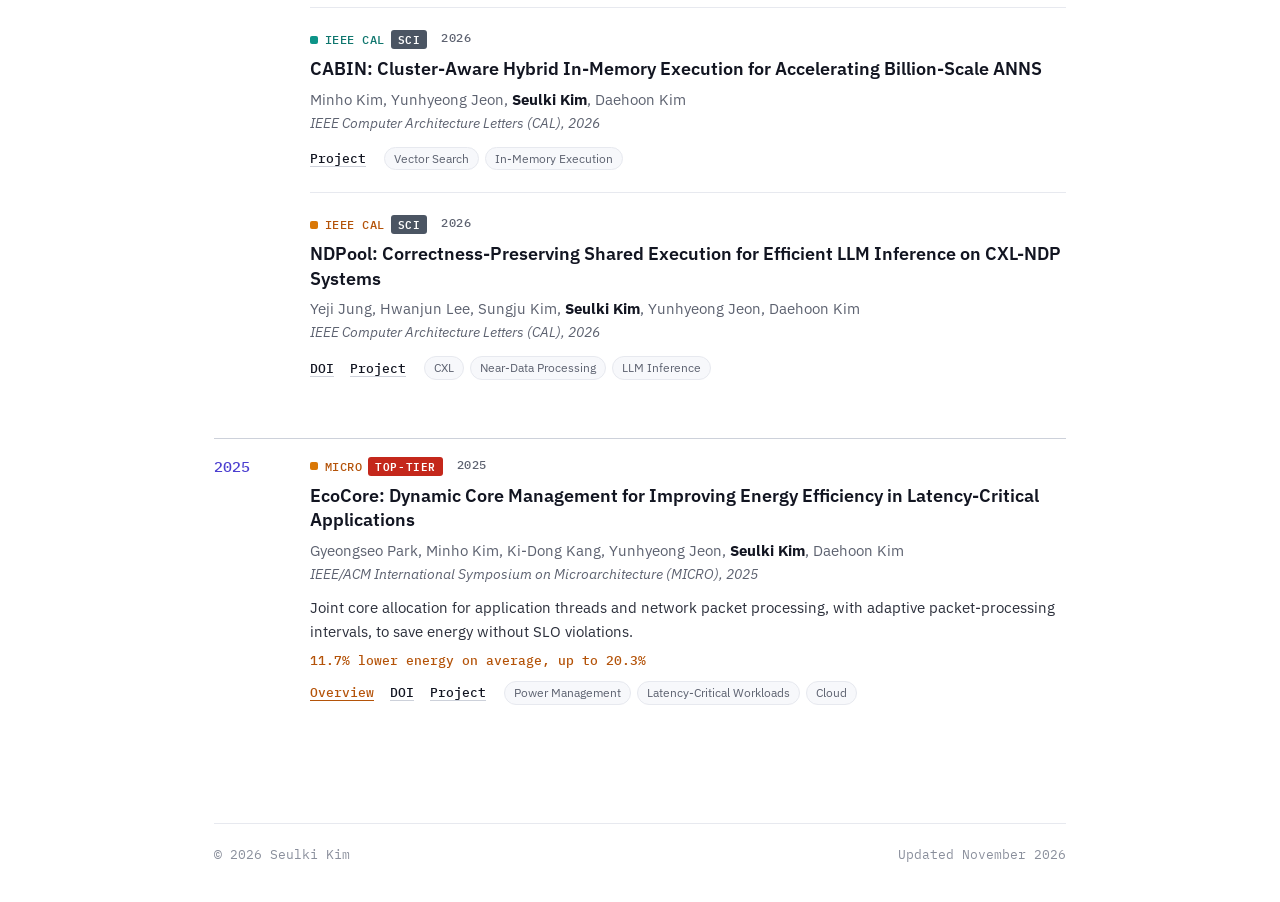
==== commit 3325e85f: "Home Publications as a plain list; featured cards move to the publications page - Tier badge now sit" ====
--- a/publications.html
+++ b/publications.html
@@ -33,7 +33,72 @@
 <main class="content" id="main">
     <section class="section page-top" aria-labelledby="page-h">
       <h1 class="page-title" id="page-h">Publications</h1>
-      <p class="page-intro">Processing-in-memory, on-device LLM accelerators, in-memory vector search, and efficient datacenter systems. Click a title for an overview.</p>
+      <p class="page-intro">Processing-in-memory, on-device LLM accelerators, in-memory vector search, and efficient datacenter systems. Selected work first, then every paper. Click a figure or title for an overview.</p>
+    </section>
+
+    <section class="section" id="selected" aria-labelledby="selected-h">
+      <div class="sec-head"><h2 id="selected-h">Selected work</h2></div>
+      <div class="works">
+      <article class="work t-pim" id="work-unipim">
+        <button class="work-figure" type="button" aria-label="UniPIM overview" data-overview="unipim"><img src="assets/images/papers/unipim.svg" alt="Index-based sparse PIM gives each DRAM bank different work and large index metadata; UniPIM uses a small bitmap and 32-byte blocks with equal work per bank." width="760" height="400" loading="lazy"></button>
+        <div>
+          <p class="meta"><span class="venue">HPCA</span><span class="tier tier-top">Top-tier</span><span>2027 · to appear</span><span>First author</span></p>
+          <h3 class="work-title">UniPIM</h3>
+          <p class="work-sub">Hardware-Aligned Sparse LLM Inference for All-Bank Processing-in-Memory</p>
+          <p class="work-teaser">Commercial PIM cannot skip zeros, so UniPIM makes sparsity look like the dense, bank-balanced work it already runs.</p>
+          <div class="stats"><div class="stat"><b>1.29×</b><span>decode throughput vs quantized dense PIM</span></div><div class="stat"><b>2.1×</b><span>vs SparsePIM</span></div><div class="stat"><b>2.7×</b><span>vs NPU</span></div></div>
+          <p class="stat-note">Up to 62% compression vs FP16 on OPT-6.7B · 7–23% lower energy than dense PIM</p>
+          <div class="work-foot">
+            <div class="links"><button class="primary-link" type="button" data-overview="unipim">Overview</button><a href="https://caslab-yonsei.github.io/publications/hpca27-skim/" target="_blank" rel="noopener">Project</a></div>
+            <ul class="tags"><li>Processing-in-Memory</li><li>Sparse LLM</li><li>KV Cache</li><li>RTL</li></ul>
+          </div>
+        </div>
+      </article>
+      <article class="work t-device" id="work-smooth">
+        <button class="work-figure" type="button" aria-label="SMOOTH overview" data-overview="smooth"><img src="assets/images/papers/smooth.svg" alt="Bandwidth timelines: static tiling leaves bandwidth idle during compute phases; SMOOTH preloads weights into the idle windows and finishes decoding earlier." width="760" height="400" loading="lazy"></button>
+        <div>
+          <p class="meta"><span class="venue">ISCA</span><span class="tier tier-top">Top-tier</span><span>2026</span><span>First author</span></p>
+          <h3 class="work-title">SMOOTH</h3>
+          <p class="work-sub">Hardware-Assisted Fine-Grained On-Chip Memory Management for Efficient On-Device LLM Inference</p>
+          <p class="work-teaser">Decoding leaves DRAM bandwidth idle in short bursts; SMOOTH fills them by managing the NPU scratchpad at runtime.</p>
+          <div class="stats"><div class="stat"><b>−59.2%</b><span>Time-to-First-Token</span></div><div class="stat"><b>−73.0%</b><span>Time-to-Last-Token</span></div><div class="stat"><b>−51.2%</b><span>energy (average)</span></div></div>
+          <p class="stat-note">Best-case reductions vs prior baselines on memory-constrained mobile SoCs</p>
+          <div class="work-foot">
+            <div class="links"><button class="primary-link" type="button" data-overview="smooth">Overview</button><a href="https://doi.org/10.1109/ISCA66397.2026.00057" target="_blank" rel="noopener">DOI</a><a href="https://caslab-yonsei.github.io/publications/isca26-skim/" target="_blank" rel="noopener">Project</a></div>
+            <ul class="tags"><li>NPU</li><li>On-Device LLM</li><li>Scratchpad Memory</li><li>Verilog</li></ul>
+          </div>
+        </div>
+      </article>
+      <article class="work t-search" id="work-sanns">
+        <button class="work-figure" type="button" aria-label="S-ANNS overview" data-overview="sanns"><img src="assets/images/papers/sanns.svg" alt="A float32 value multiplied in an FP32 MAC versus the same value stored as signed powers of two and computed with shifts and an adder." width="760" height="400" loading="lazy"></button>
+        <div>
+          <p class="meta"><span class="venue">IEEE CAL</span><span class="tier tier-sci">SCI</span><span>2026</span><span>Co-first author</span></p>
+          <h3 class="work-title">S-ANNS</h3>
+          <p class="work-sub">Energy-Efficient Approximate Nearest Neighbor Search via Shift-Based PIM Architecture</p>
+          <p class="work-teaser">Database vectors never change, so S-ANNS does the multiplier’s recoding offline and the PIM only shifts and adds.</p>
+          <div class="stats"><div class="stat"><b>1.4–1.9×</b><span>search throughput at 0.3–0.7× footprint</span></div><div class="stat"><b>−49.4%</b><span>PE area vs FP32 MAC</span></div><div class="stat"><b>−58.9%</b><span>PE power vs FP32 MAC</span></div></div>
+          <div class="work-foot">
+            <div class="links"><button class="primary-link" type="button" data-overview="sanns">Overview</button><a href="https://caslab-yonsei.github.io/publications/cal26-2-skim/" target="_blank" rel="noopener">Project</a></div>
+            <ul class="tags"><li>Vector Search</li><li>RAG</li><li>Processing-in-Memory</li><li>PoT Quantization</li></ul>
+          </div>
+        </div>
+      </article>
+      <article class="work t-pim" id="work-blockpim">
+        <button class="work-figure" type="button" aria-label="BlockPIM overview" data-overview="blockpim"><img src="assets/images/papers/blockpim.svg" alt="Unstructured pruning with CSR indices versus BlockPIM's 32-byte block pruning with a one-bit-per-block bitmap feeding a dense MAC pipeline." width="760" height="400" loading="lazy"></button>
+        <div>
+          <p class="meta"><span class="venue">IEEE CAL</span><span class="tier tier-sci">SCI</span><span>2026</span><span>First author</span></p>
+          <h3 class="work-title">BlockPIM</h3>
+          <p class="work-sub">Enabling Sparse LLM Inference on Dense PIM Architectures</p>
+          <p class="work-teaser">Pruning aligned to the PIM’s 32-byte I/O lets sparse LLMs run on the dense pipeline with only a bitmap as metadata.</p>
+          <div class="stats"><div class="stat"><b>3.6×</b><span>speedup vs sparse PIM</span></div><div class="stat"><b>8.0×</b><span>speedup vs NPU</span></div><div class="stat"><b>−95.2%</b><span>energy vs NPU</span></div></div>
+          <div class="work-foot">
+            <div class="links"><button class="primary-link" type="button" data-overview="blockpim">Overview</button><a href="https://caslab-yonsei.github.io/publications/cal26-skim/" target="_blank" rel="noopener">Project</a></div>
+            <ul class="tags"><li>Processing-in-Memory</li><li>Pruning</li><li>Sparse LLM</li></ul>
+          </div>
+        </div>
+      </article>
+      </div>
+      <p class="footnote">Numbers are the headline results reported in each paper. Click a figure for the full overview.</p>
     </section>
 
     <section class="section" id="list" aria-labelledby="list-h">
--- a/assets/css/site.css
+++ b/assets/css/site.css
@@ -139,7 +139,6 @@
 .tags li { border: 1px solid var(--line); border-radius: 999px; padding: 1px 9px; background: var(--tint); }
 .stat-note { margin-top: 12px; font-size: 13px; color: var(--muted); }
 .footnote { margin-top: 18px; font-size: 13px; color: var(--faint); }
-.plist-head { margin-top: 34px; }
 .plist { display: grid; gap: 14px; }
 .plist-title { font-size: 15.5px; font-weight: 600; color: var(--ink); line-height: 1.45; }
 .plist-link { font-size: 13.5px; font-weight: 500; color: var(--accent-ink); text-decoration: none; white-space: nowrap; }
@@ -147,7 +146,9 @@
 .plist-authors { font-size: 14.5px; margin-top: 1px; }
 .plist-authors .note { color: var(--muted); font-size: 13px; }
 .plist-venue { font-size: 14.5px; color: var(--muted); }
-.plist .tier { margin-left: 6px; vertical-align: 1px; }
+.plist .tier { margin: 0 4px 0 0; vertical-align: 2px; }
+.plist-main { color: var(--ink); text-decoration: none; }
+.plist-main:hover { color: var(--accent-ink); text-decoration: underline; }
 
 /* Research */
 .banks { display: grid; grid-template-columns: minmax(0, 1fr); gap: 1px; background: var(--line); border: 1px solid var(--line); border-radius: var(--radius); overflow: hidden; }
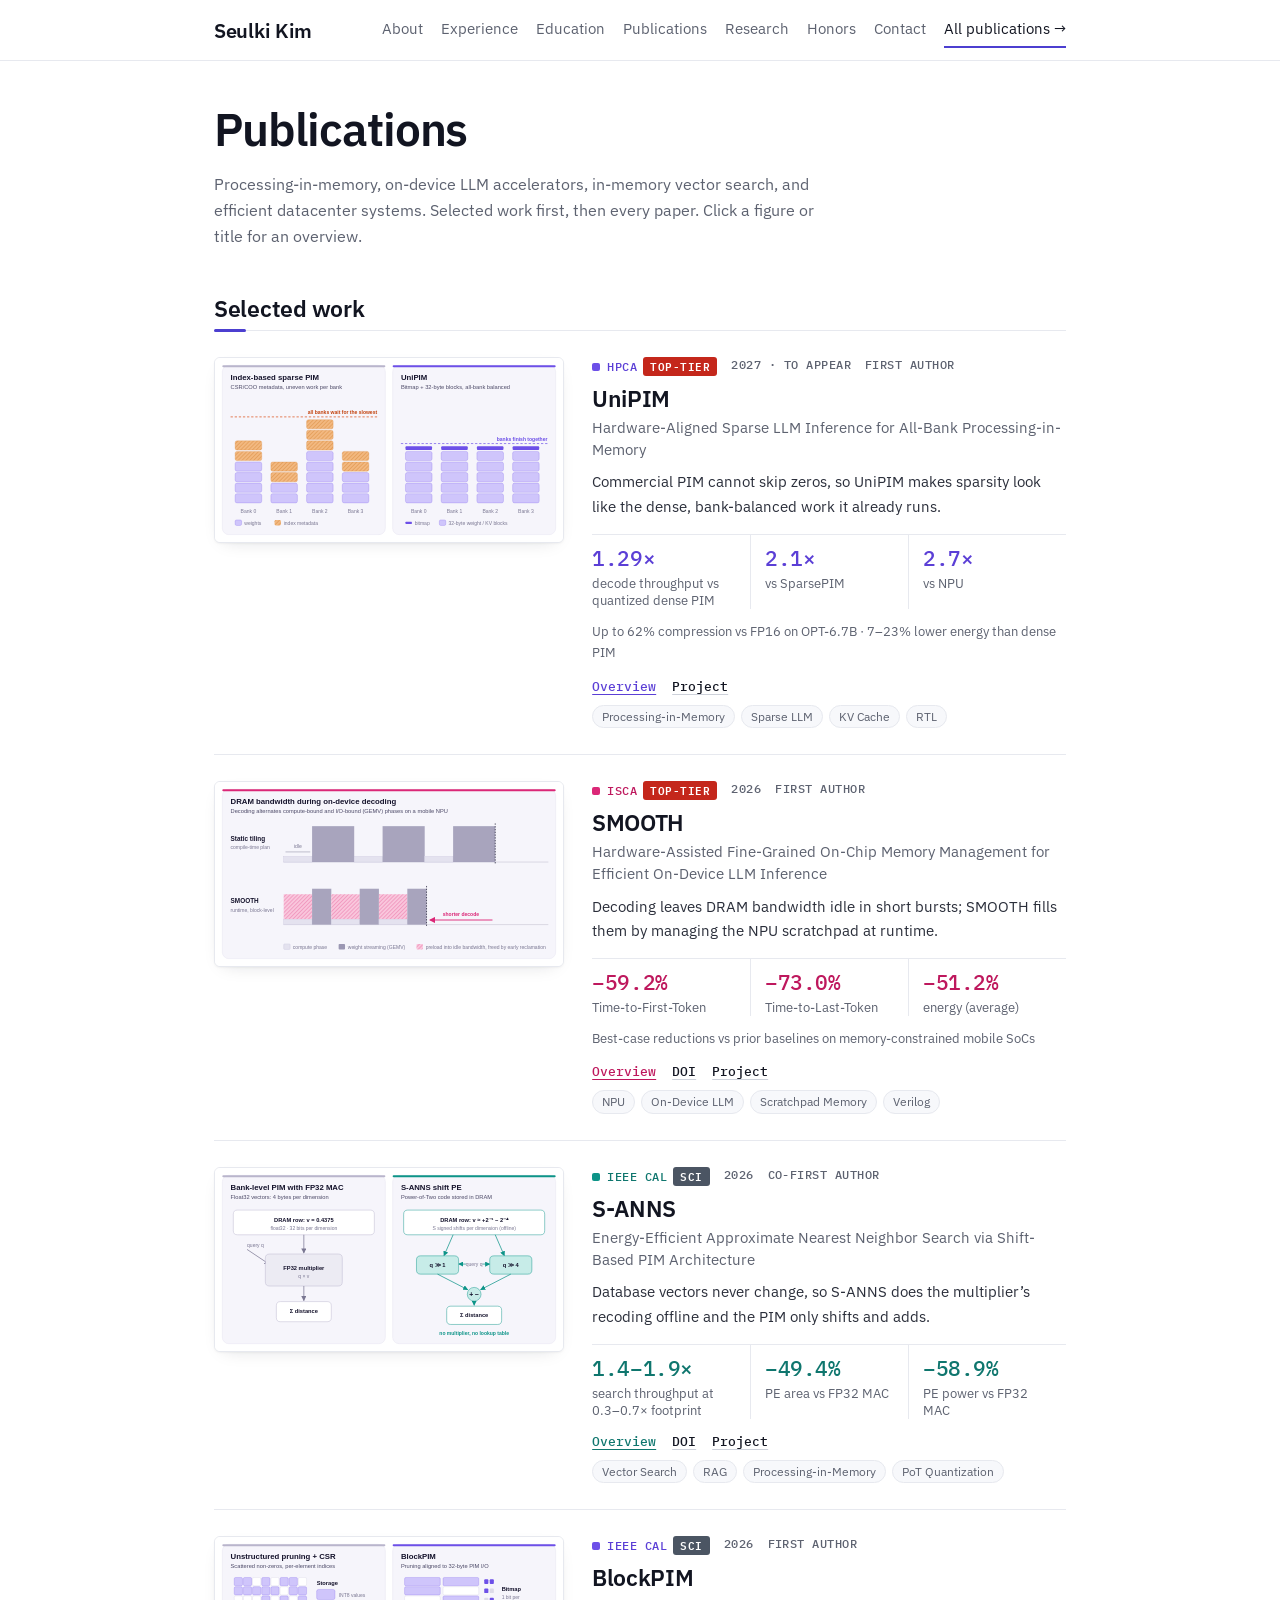
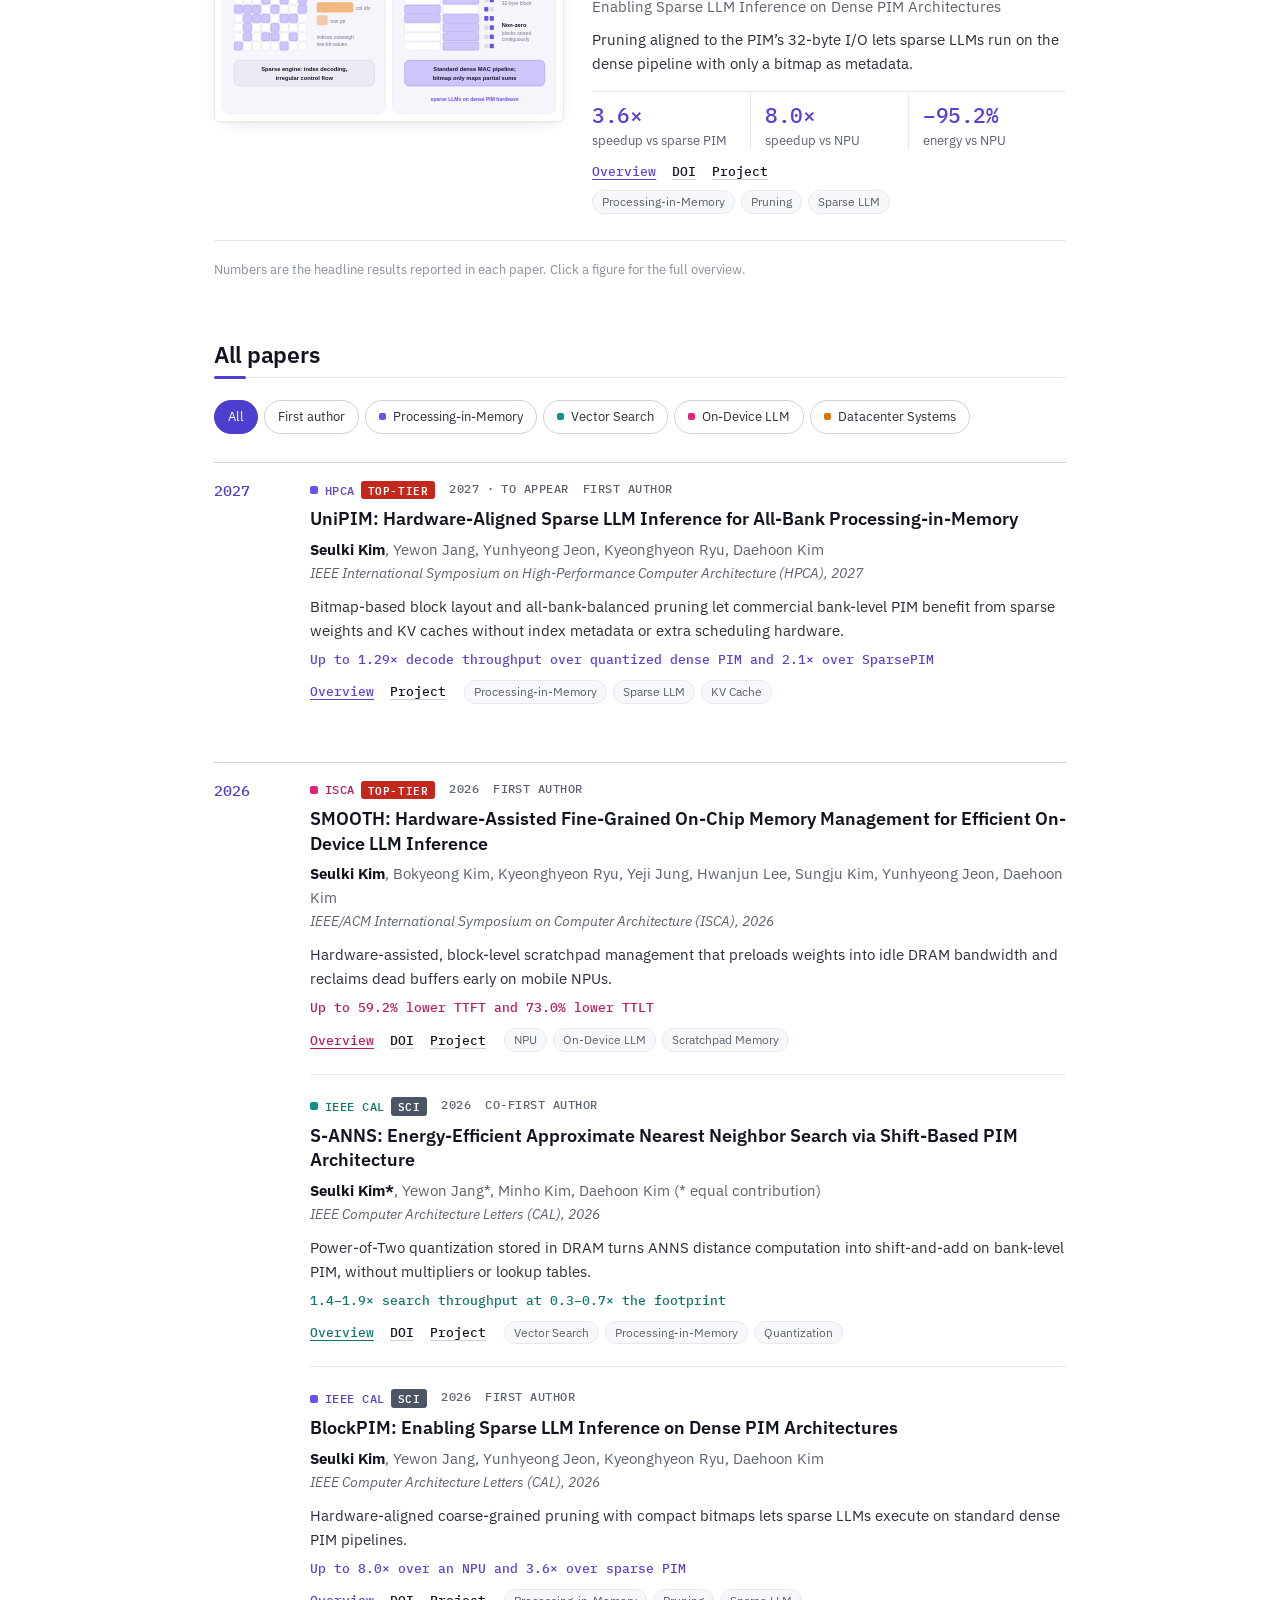
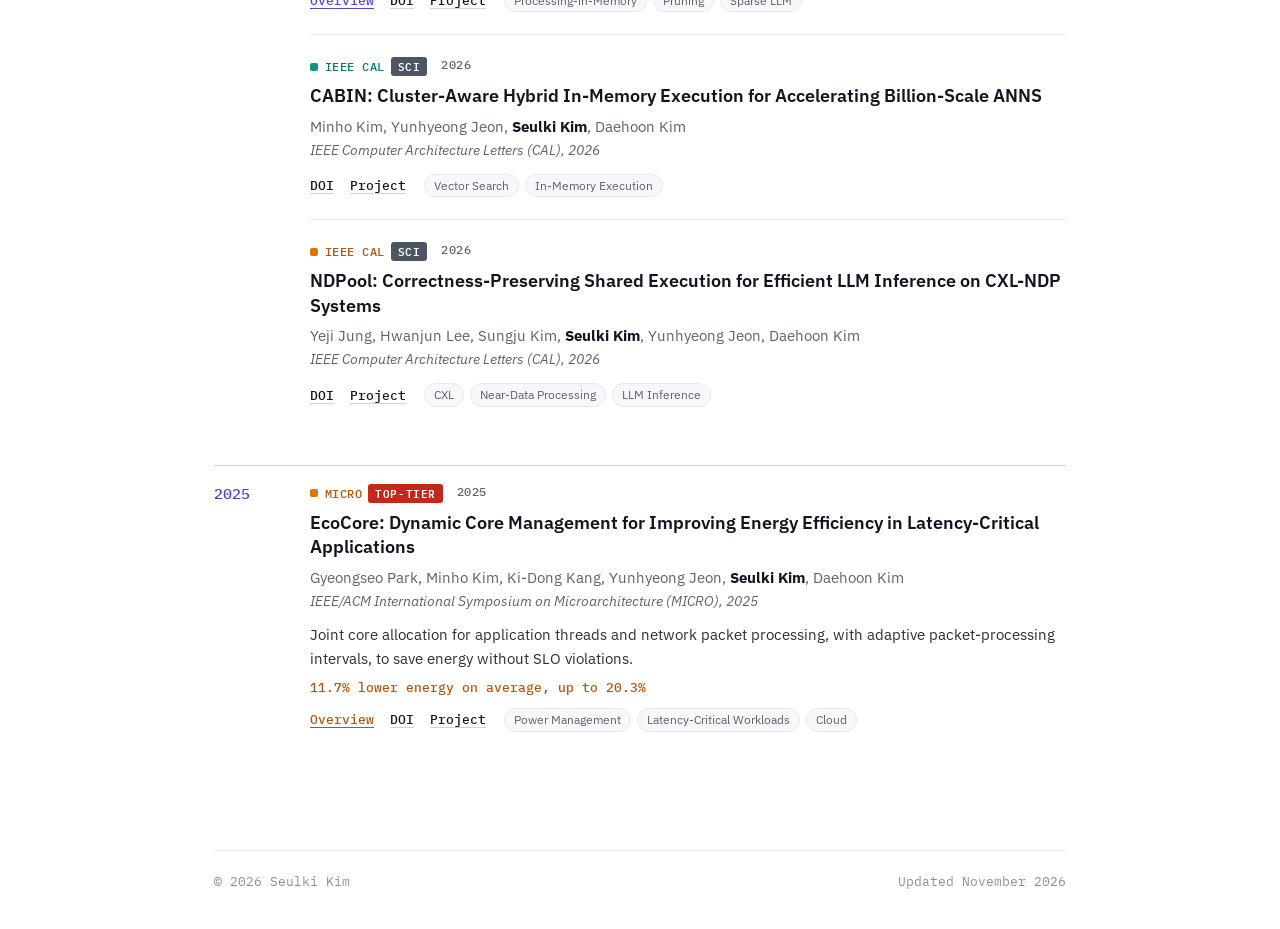
==== commit 1f54e25b: "Add DOI links for S-ANNS, BlockPIM and CABIN Co-Authored-By: Claude Opus 5.5 <noreply@anthropic.com>" ====
--- a/publications.html
+++ b/publications.html
@@ -78,7 +78,7 @@
           <p class="work-teaser">Database vectors never change, so S-ANNS does the multiplier’s recoding offline and the PIM only shifts and adds.</p>
           <div class="stats"><div class="stat"><b>1.4–1.9×</b><span>search throughput at 0.3–0.7× footprint</span></div><div class="stat"><b>−49.4%</b><span>PE area vs FP32 MAC</span></div><div class="stat"><b>−58.9%</b><span>PE power vs FP32 MAC</span></div></div>
           <div class="work-foot">
-            <div class="links"><button class="primary-link" type="button" data-overview="sanns">Overview</button><a href="https://caslab-yonsei.github.io/publications/cal26-2-skim/" target="_blank" rel="noopener">Project</a></div>
+            <div class="links"><button class="primary-link" type="button" data-overview="sanns">Overview</button><a href="https://doi.org/10.1109/LCA.2026.3743912" target="_blank" rel="noopener">DOI</a><a href="https://caslab-yonsei.github.io/publications/cal26-2-skim/" target="_blank" rel="noopener">Project</a></div>
             <ul class="tags"><li>Vector Search</li><li>RAG</li><li>Processing-in-Memory</li><li>PoT Quantization</li></ul>
           </div>
         </div>
@@ -92,7 +92,7 @@
           <p class="work-teaser">Pruning aligned to the PIM’s 32-byte I/O lets sparse LLMs run on the dense pipeline with only a bitmap as metadata.</p>
           <div class="stats"><div class="stat"><b>3.6×</b><span>speedup vs sparse PIM</span></div><div class="stat"><b>8.0×</b><span>speedup vs NPU</span></div><div class="stat"><b>−95.2%</b><span>energy vs NPU</span></div></div>
           <div class="work-foot">
-            <div class="links"><button class="primary-link" type="button" data-overview="blockpim">Overview</button><a href="https://caslab-yonsei.github.io/publications/cal26-skim/" target="_blank" rel="noopener">Project</a></div>
+            <div class="links"><button class="primary-link" type="button" data-overview="blockpim">Overview</button><a href="https://doi.org/10.1109/LCA.2026.3715204" target="_blank" rel="noopener">DOI</a><a href="https://caslab-yonsei.github.io/publications/cal26-skim/" target="_blank" rel="noopener">Project</a></div>
             <ul class="tags"><li>Processing-in-Memory</li><li>Pruning</li><li>Sparse LLM</li></ul>
           </div>
         </div>
@@ -146,7 +146,7 @@
           <p class="pub-venue">IEEE Computer Architecture Letters (CAL), 2026</p>
           <p class="pub-summary">Power-of-Two quantization stored in DRAM turns ANNS distance computation into shift-and-add on bank-level PIM, without multipliers or lookup tables.</p>
           <p class="pub-result">1.4–1.9× search throughput at 0.3–0.7× the footprint</p>
-          <div class="work-foot"><div class="links"><button class="primary-link" type="button" data-overview="sanns">Overview</button><a href="https://caslab-yonsei.github.io/publications/cal26-2-skim/" target="_blank" rel="noopener">Project</a></div><ul class="tags"><li>Vector Search</li><li>Processing-in-Memory</li><li>Quantization</li></ul></div>
+          <div class="work-foot"><div class="links"><button class="primary-link" type="button" data-overview="sanns">Overview</button><a href="https://doi.org/10.1109/LCA.2026.3743912" target="_blank" rel="noopener">DOI</a><a href="https://caslab-yonsei.github.io/publications/cal26-2-skim/" target="_blank" rel="noopener">Project</a></div><ul class="tags"><li>Vector Search</li><li>Processing-in-Memory</li><li>Quantization</li></ul></div>
         </article>
         <article class="pub t-pim" id="blockpim" data-first>
           <p class="meta"><span class="venue">IEEE CAL</span><span class="tier tier-sci">SCI</span><span>2026</span><span>First author</span></p>
@@ -155,14 +155,14 @@
           <p class="pub-venue">IEEE Computer Architecture Letters (CAL), 2026</p>
           <p class="pub-summary">Hardware-aligned coarse-grained pruning with compact bitmaps lets sparse LLMs execute on standard dense PIM pipelines.</p>
           <p class="pub-result">Up to 8.0× over an NPU and 3.6× over sparse PIM</p>
-          <div class="work-foot"><div class="links"><button class="primary-link" type="button" data-overview="blockpim">Overview</button><a href="https://caslab-yonsei.github.io/publications/cal26-skim/" target="_blank" rel="noopener">Project</a></div><ul class="tags"><li>Processing-in-Memory</li><li>Pruning</li><li>Sparse LLM</li></ul></div>
+          <div class="work-foot"><div class="links"><button class="primary-link" type="button" data-overview="blockpim">Overview</button><a href="https://doi.org/10.1109/LCA.2026.3715204" target="_blank" rel="noopener">DOI</a><a href="https://caslab-yonsei.github.io/publications/cal26-skim/" target="_blank" rel="noopener">Project</a></div><ul class="tags"><li>Processing-in-Memory</li><li>Pruning</li><li>Sparse LLM</li></ul></div>
         </article>
         <article class="pub t-search" id="cabin">
           <p class="meta"><span class="venue">IEEE CAL</span><span class="tier tier-sci">SCI</span><span>2026</span></p>
           <h3 class="pub-title">CABIN: Cluster-Aware Hybrid In-Memory Execution for Accelerating Billion-Scale ANNS</h3>
           <p class="pub-authors">Minho Kim, Yunhyeong Jeon, <strong>Seulki Kim</strong>, Daehoon Kim</p>
           <p class="pub-venue">IEEE Computer Architecture Letters (CAL), 2026</p>
-          <div class="work-foot"><div class="links"><a href="https://caslab-yonsei.github.io/publications/cal26-mkim/" target="_blank" rel="noopener">Project</a></div><ul class="tags"><li>Vector Search</li><li>In-Memory Execution</li></ul></div>
+          <div class="work-foot"><div class="links"><a href="https://doi.org/10.1109/LCA.2026.3753661" target="_blank" rel="noopener">DOI</a><a href="https://caslab-yonsei.github.io/publications/cal26-mkim/" target="_blank" rel="noopener">Project</a></div><ul class="tags"><li>Vector Search</li><li>In-Memory Execution</li></ul></div>
         </article>
         <article class="pub t-system" id="ndpool">
           <p class="meta"><span class="venue">IEEE CAL</span><span class="tier tier-sci">SCI</span><span>2026</span></p>
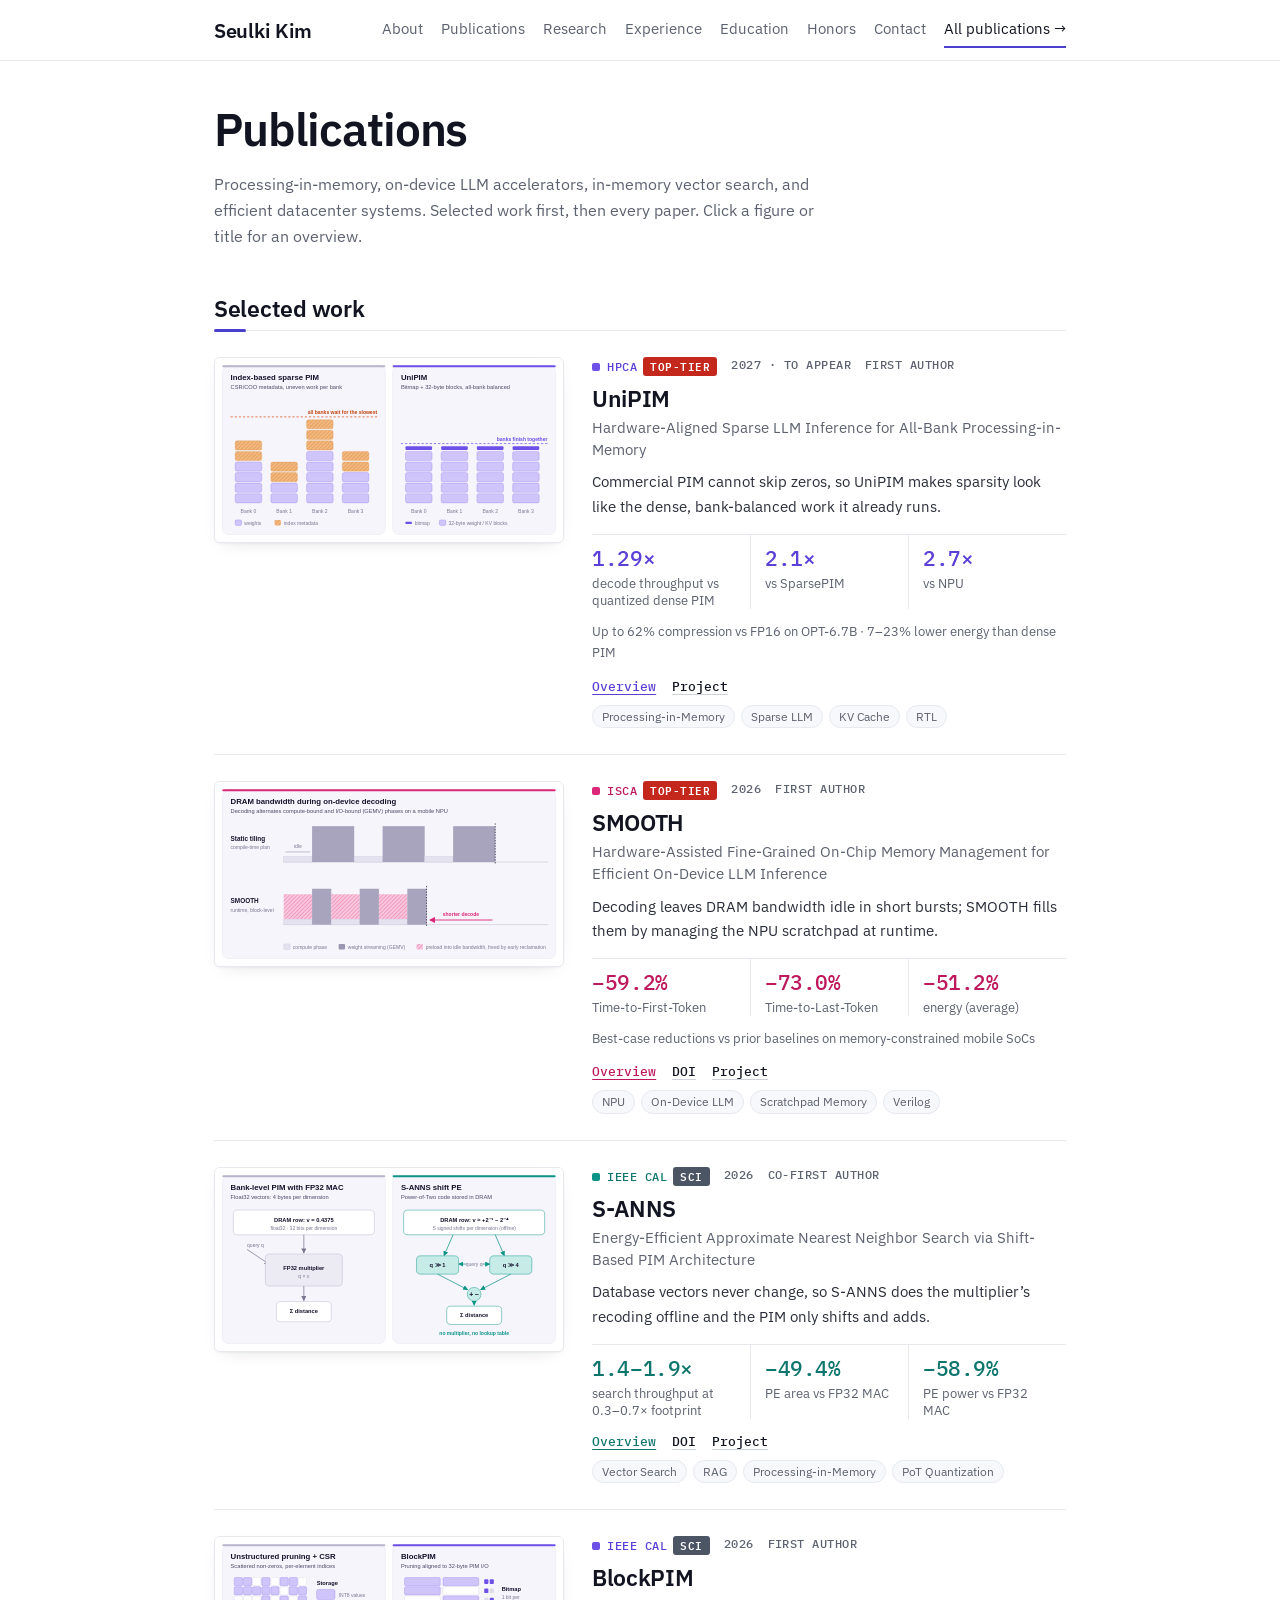
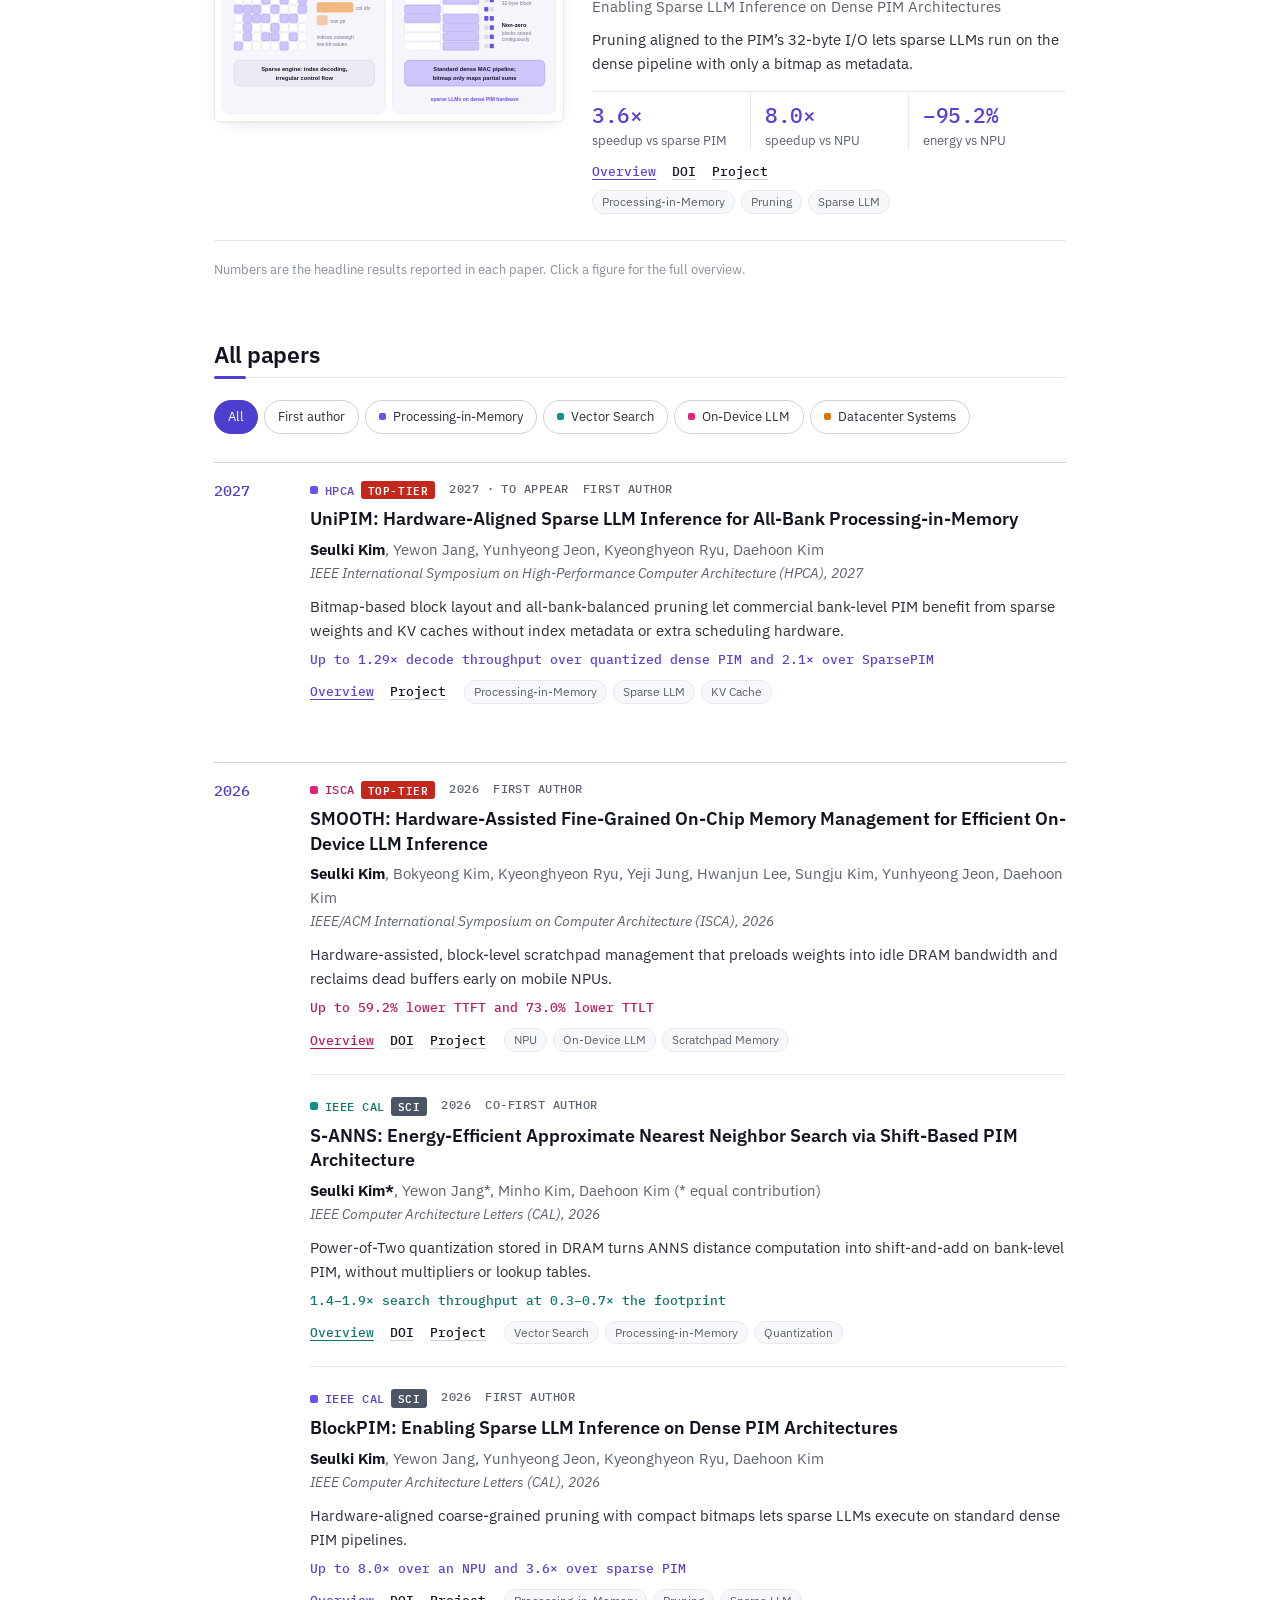
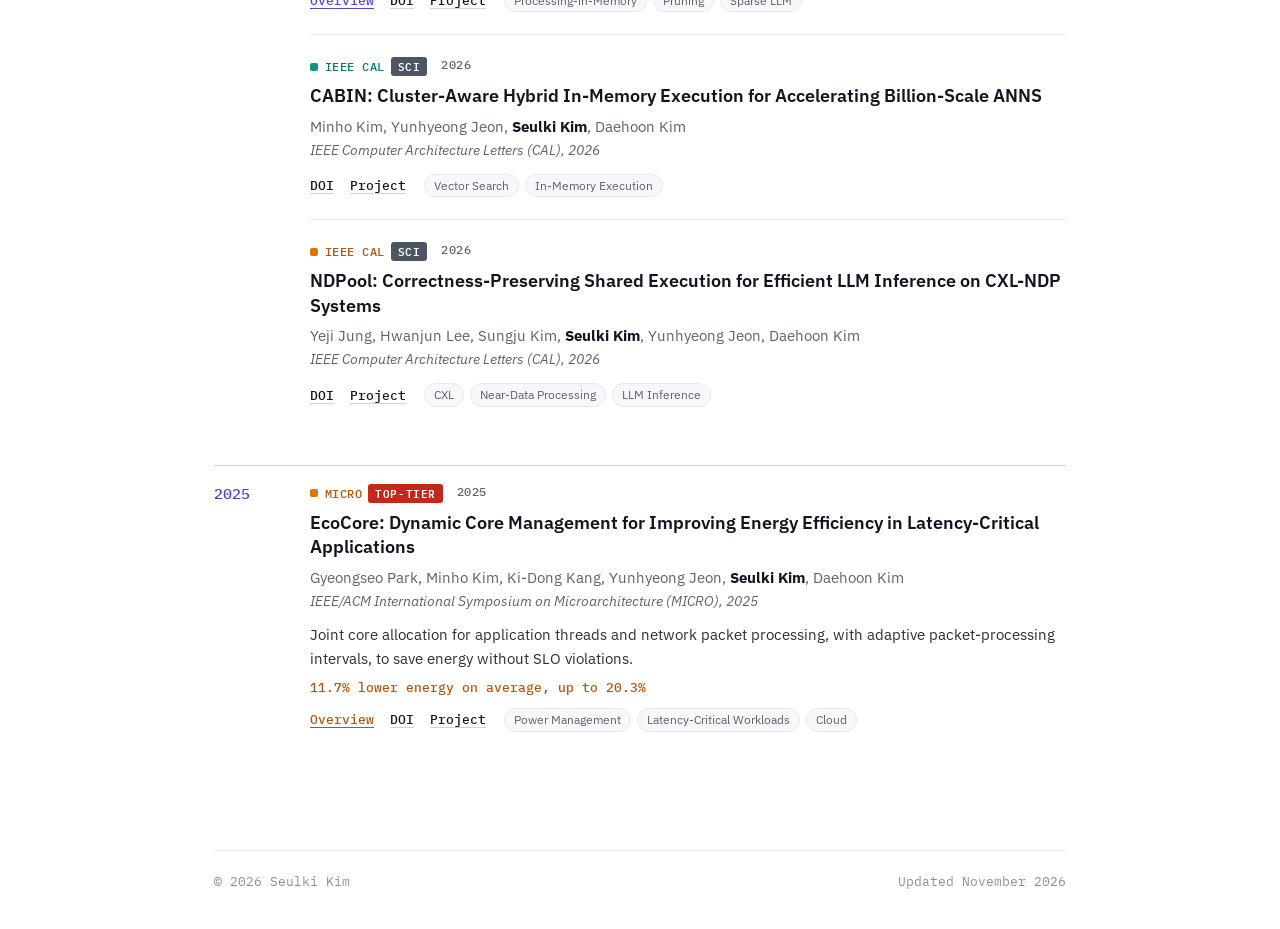
==== commit 2abaceb5: "Put Publications, Patents and Research above Experience" ====
--- a/publications.html
+++ b/publications.html
@@ -19,10 +19,10 @@
     <a class="brand" href="index.html">Seulki Kim</a>
     <nav class="site-nav" aria-label="Sections">
       <a href="index.html#about">About</a>
+      <a href="index.html#work">Publications</a>
+      <a href="index.html#research">Research</a>
       <a href="index.html#experience">Experience</a>
       <a href="index.html#education">Education</a>
-      <a href="index.html#work">Publications</a>
-      <a href="index.html#research">Research</a>
       <a href="index.html#honors">Honors</a>
       <a href="index.html#contact">Contact</a>
       <a class="nav-all" href="publications.html" aria-current="page">All publications →</a>
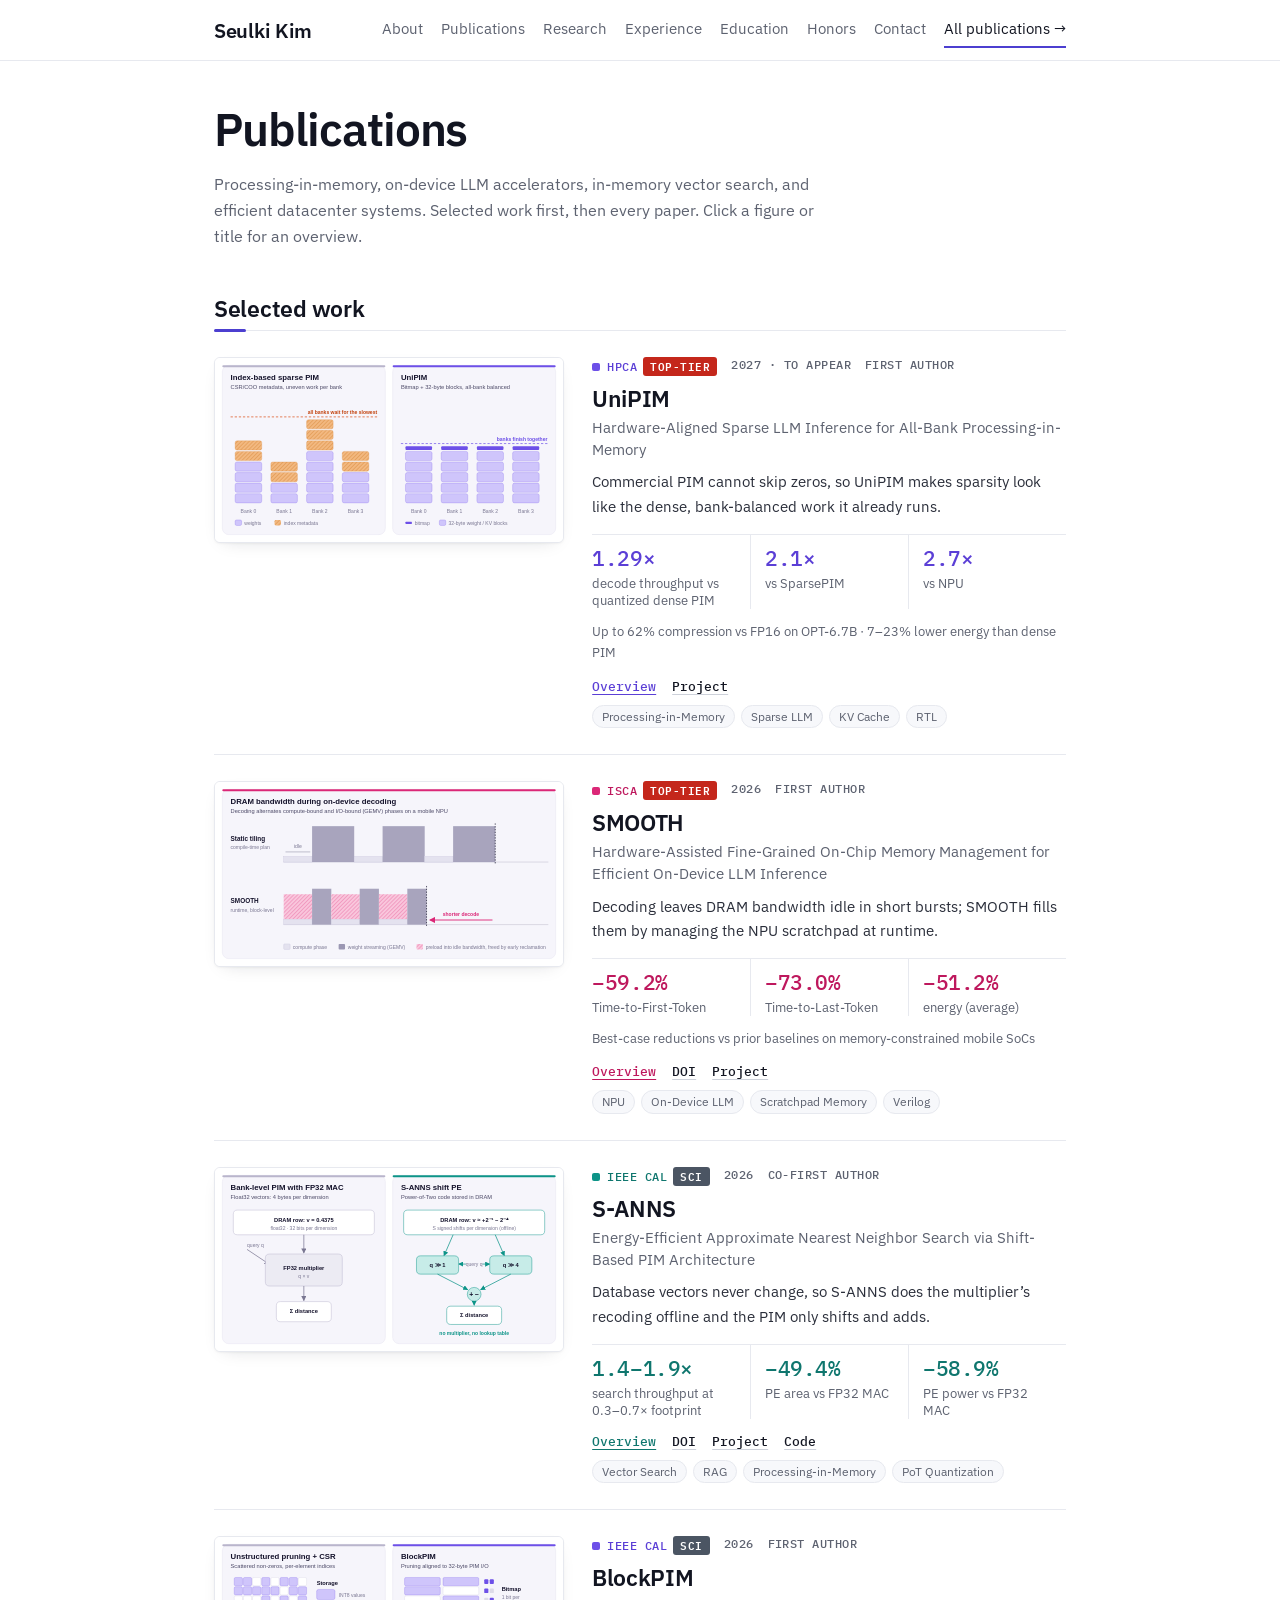
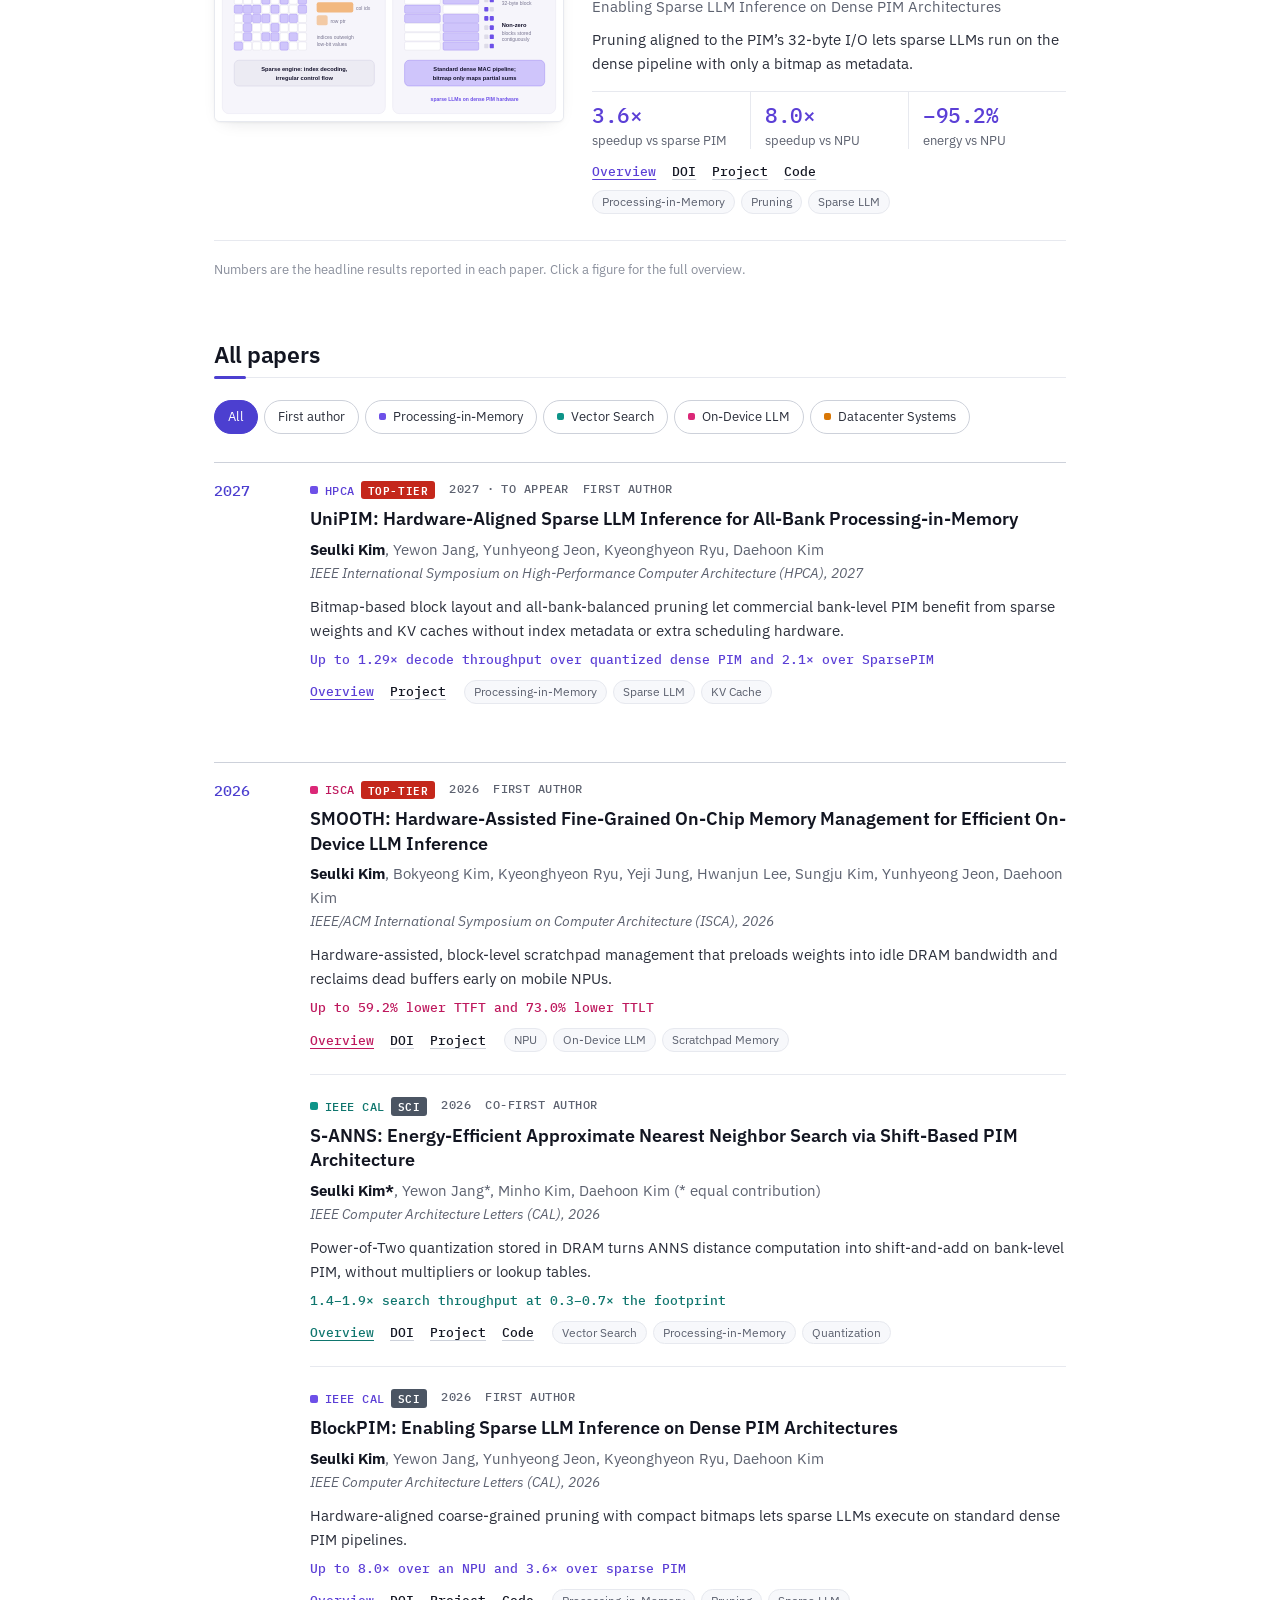
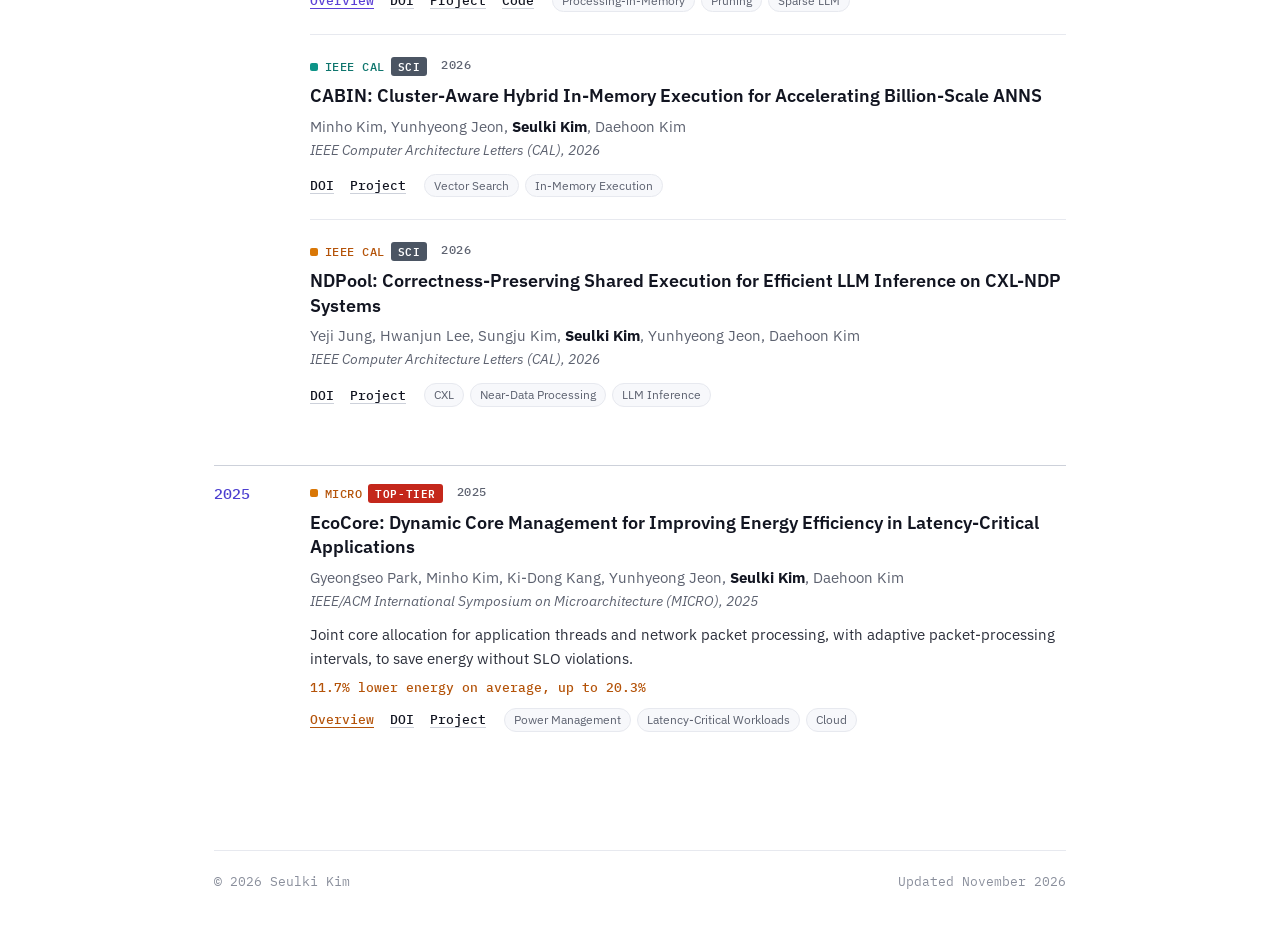
==== commit bf055fdf: "Add Code links for S-ANNS and BlockPIM" ====
--- a/publications.html
+++ b/publications.html
@@ -78,7 +78,7 @@
           <p class="work-teaser">Database vectors never change, so S-ANNS does the multiplier’s recoding offline and the PIM only shifts and adds.</p>
           <div class="stats"><div class="stat"><b>1.4–1.9×</b><span>search throughput at 0.3–0.7× footprint</span></div><div class="stat"><b>−49.4%</b><span>PE area vs FP32 MAC</span></div><div class="stat"><b>−58.9%</b><span>PE power vs FP32 MAC</span></div></div>
           <div class="work-foot">
-            <div class="links"><button class="primary-link" type="button" data-overview="sanns">Overview</button><a href="https://doi.org/10.1109/LCA.2026.3743912" target="_blank" rel="noopener">DOI</a><a href="https://caslab-yonsei.github.io/publications/cal26-2-skim/" target="_blank" rel="noopener">Project</a></div>
+            <div class="links"><button class="primary-link" type="button" data-overview="sanns">Overview</button><a href="https://doi.org/10.1109/LCA.2026.3743912" target="_blank" rel="noopener">DOI</a><a href="https://caslab-yonsei.github.io/publications/cal26-2-skim/" target="_blank" rel="noopener">Project</a><a href="https://github.com/skkim-caslab/BlockPIM" target="_blank" rel="noopener">Code</a></div>
             <ul class="tags"><li>Vector Search</li><li>RAG</li><li>Processing-in-Memory</li><li>PoT Quantization</li></ul>
           </div>
         </div>
@@ -92,7 +92,7 @@
           <p class="work-teaser">Pruning aligned to the PIM’s 32-byte I/O lets sparse LLMs run on the dense pipeline with only a bitmap as metadata.</p>
           <div class="stats"><div class="stat"><b>3.6×</b><span>speedup vs sparse PIM</span></div><div class="stat"><b>8.0×</b><span>speedup vs NPU</span></div><div class="stat"><b>−95.2%</b><span>energy vs NPU</span></div></div>
           <div class="work-foot">
-            <div class="links"><button class="primary-link" type="button" data-overview="blockpim">Overview</button><a href="https://doi.org/10.1109/LCA.2026.3715204" target="_blank" rel="noopener">DOI</a><a href="https://caslab-yonsei.github.io/publications/cal26-skim/" target="_blank" rel="noopener">Project</a></div>
+            <div class="links"><button class="primary-link" type="button" data-overview="blockpim">Overview</button><a href="https://doi.org/10.1109/LCA.2026.3715204" target="_blank" rel="noopener">DOI</a><a href="https://caslab-yonsei.github.io/publications/cal26-skim/" target="_blank" rel="noopener">Project</a><a href="https://github.com/skkim-caslab/S-ANNS" target="_blank" rel="noopener">Code</a></div>
             <ul class="tags"><li>Processing-in-Memory</li><li>Pruning</li><li>Sparse LLM</li></ul>
           </div>
         </div>
@@ -146,7 +146,7 @@
           <p class="pub-venue">IEEE Computer Architecture Letters (CAL), 2026</p>
           <p class="pub-summary">Power-of-Two quantization stored in DRAM turns ANNS distance computation into shift-and-add on bank-level PIM, without multipliers or lookup tables.</p>
           <p class="pub-result">1.4–1.9× search throughput at 0.3–0.7× the footprint</p>
-          <div class="work-foot"><div class="links"><button class="primary-link" type="button" data-overview="sanns">Overview</button><a href="https://doi.org/10.1109/LCA.2026.3743912" target="_blank" rel="noopener">DOI</a><a href="https://caslab-yonsei.github.io/publications/cal26-2-skim/" target="_blank" rel="noopener">Project</a></div><ul class="tags"><li>Vector Search</li><li>Processing-in-Memory</li><li>Quantization</li></ul></div>
+          <div class="work-foot"><div class="links"><button class="primary-link" type="button" data-overview="sanns">Overview</button><a href="https://doi.org/10.1109/LCA.2026.3743912" target="_blank" rel="noopener">DOI</a><a href="https://caslab-yonsei.github.io/publications/cal26-2-skim/" target="_blank" rel="noopener">Project</a><a href="https://github.com/skkim-caslab/BlockPIM" target="_blank" rel="noopener">Code</a></div><ul class="tags"><li>Vector Search</li><li>Processing-in-Memory</li><li>Quantization</li></ul></div>
         </article>
         <article class="pub t-pim" id="blockpim" data-first>
           <p class="meta"><span class="venue">IEEE CAL</span><span class="tier tier-sci">SCI</span><span>2026</span><span>First author</span></p>
@@ -155,7 +155,7 @@
           <p class="pub-venue">IEEE Computer Architecture Letters (CAL), 2026</p>
           <p class="pub-summary">Hardware-aligned coarse-grained pruning with compact bitmaps lets sparse LLMs execute on standard dense PIM pipelines.</p>
           <p class="pub-result">Up to 8.0× over an NPU and 3.6× over sparse PIM</p>
-          <div class="work-foot"><div class="links"><button class="primary-link" type="button" data-overview="blockpim">Overview</button><a href="https://doi.org/10.1109/LCA.2026.3715204" target="_blank" rel="noopener">DOI</a><a href="https://caslab-yonsei.github.io/publications/cal26-skim/" target="_blank" rel="noopener">Project</a></div><ul class="tags"><li>Processing-in-Memory</li><li>Pruning</li><li>Sparse LLM</li></ul></div>
+          <div class="work-foot"><div class="links"><button class="primary-link" type="button" data-overview="blockpim">Overview</button><a href="https://doi.org/10.1109/LCA.2026.3715204" target="_blank" rel="noopener">DOI</a><a href="https://caslab-yonsei.github.io/publications/cal26-skim/" target="_blank" rel="noopener">Project</a><a href="https://github.com/skkim-caslab/S-ANNS" target="_blank" rel="noopener">Code</a></div><ul class="tags"><li>Processing-in-Memory</li><li>Pruning</li><li>Sparse LLM</li></ul></div>
         </article>
         <article class="pub t-search" id="cabin">
           <p class="meta"><span class="venue">IEEE CAL</span><span class="tier tier-sci">SCI</span><span>2026</span></p>
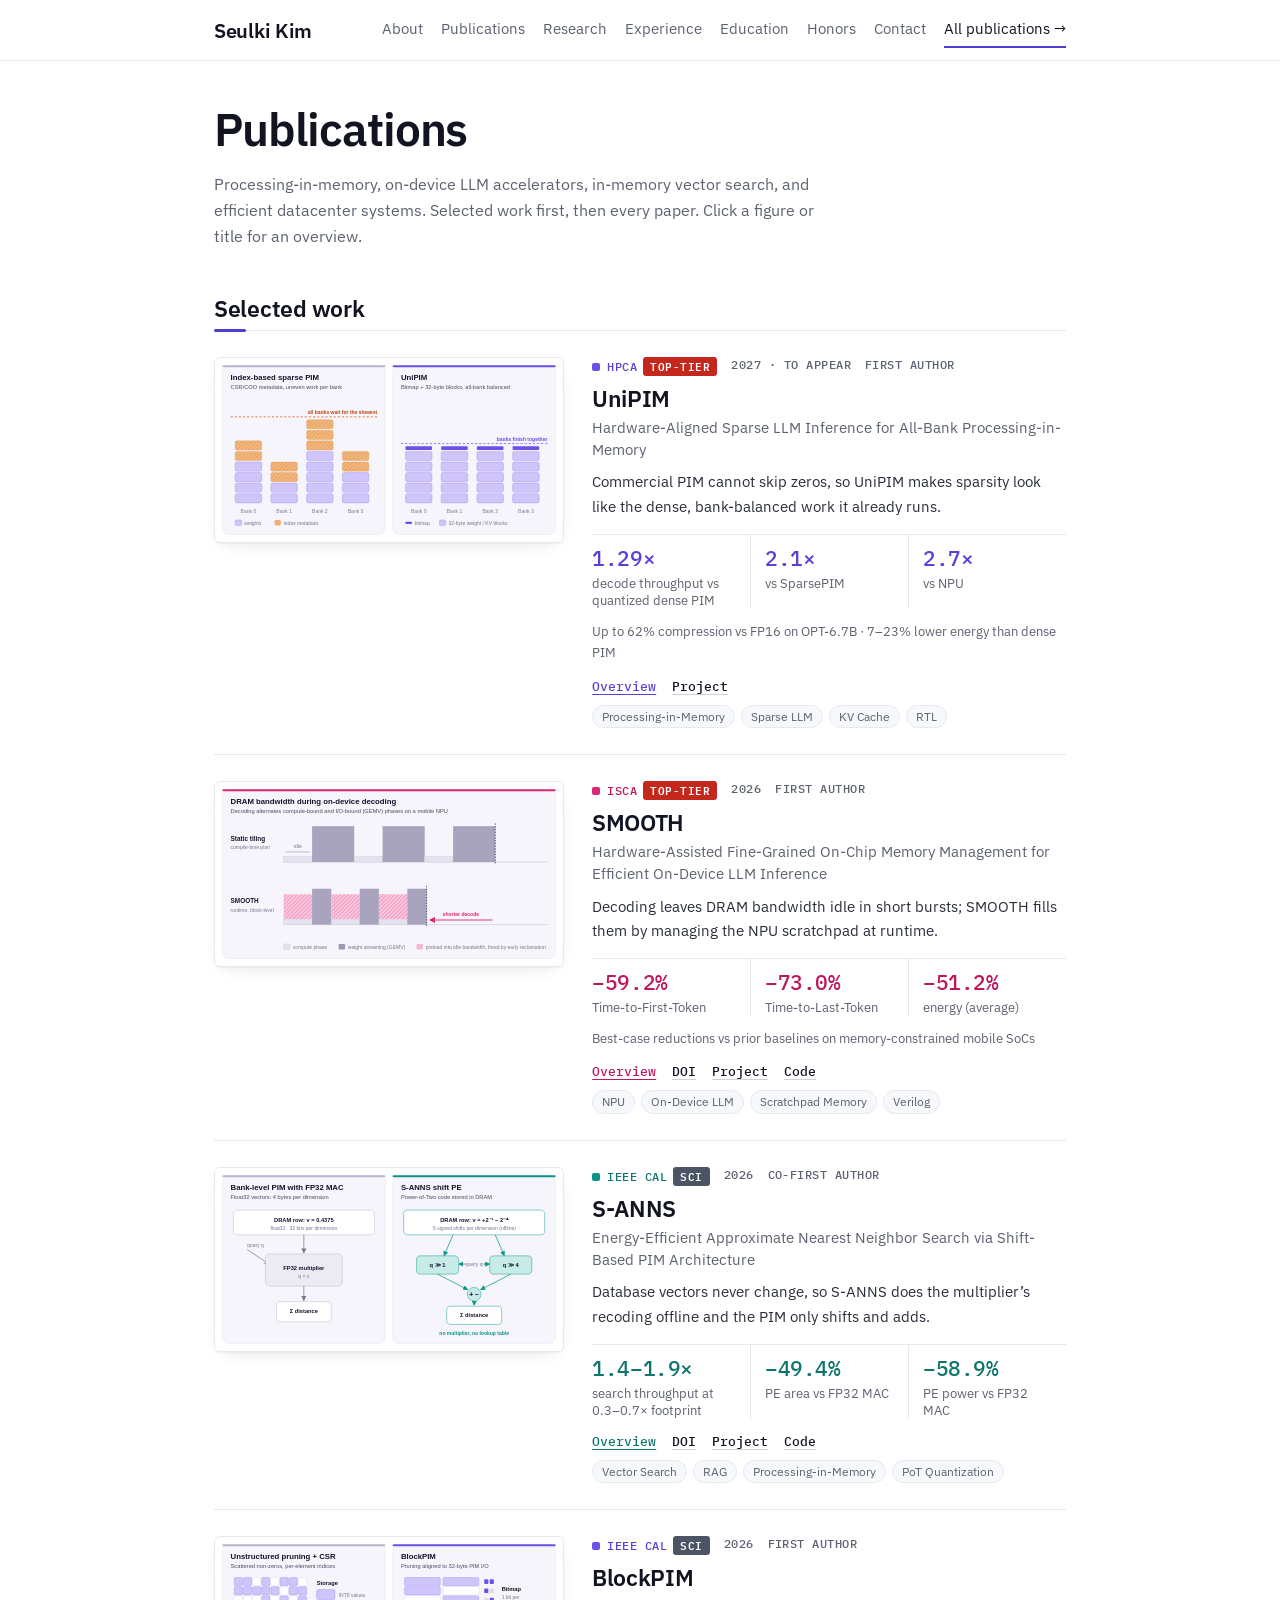
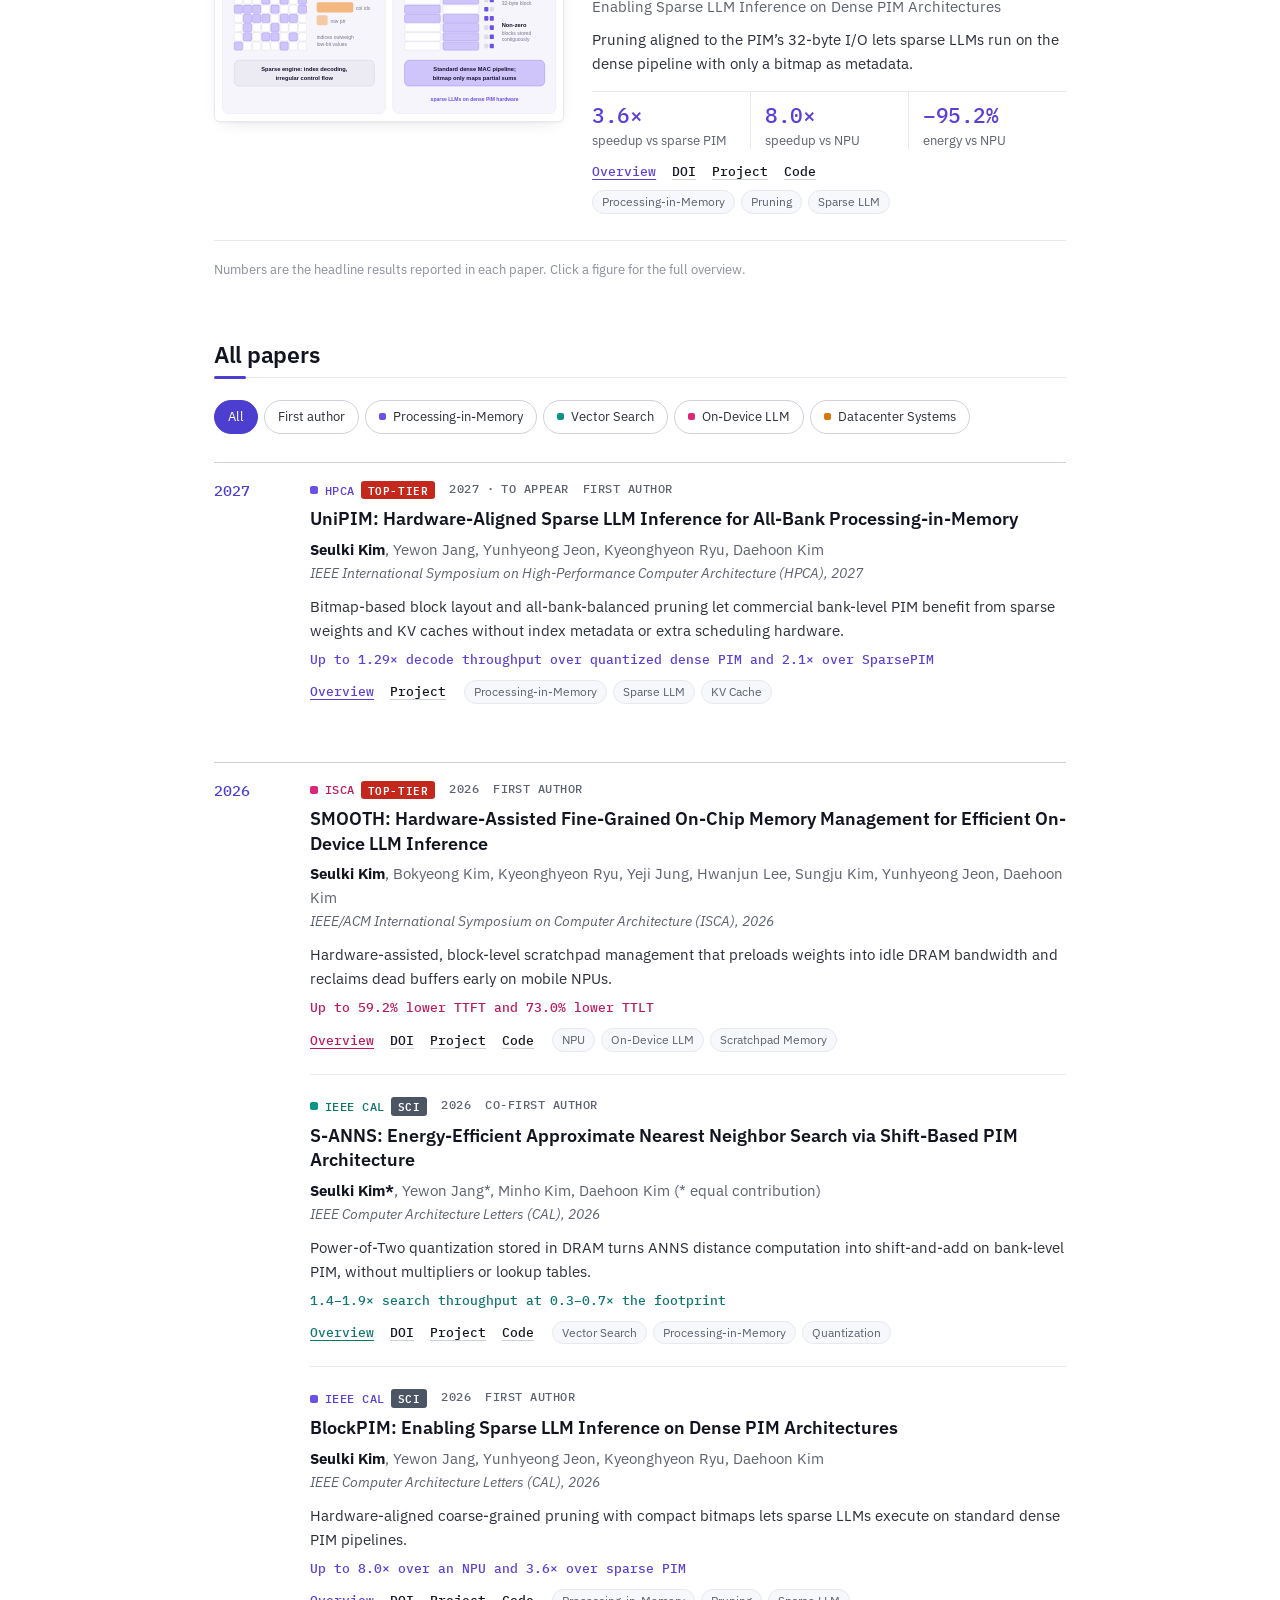
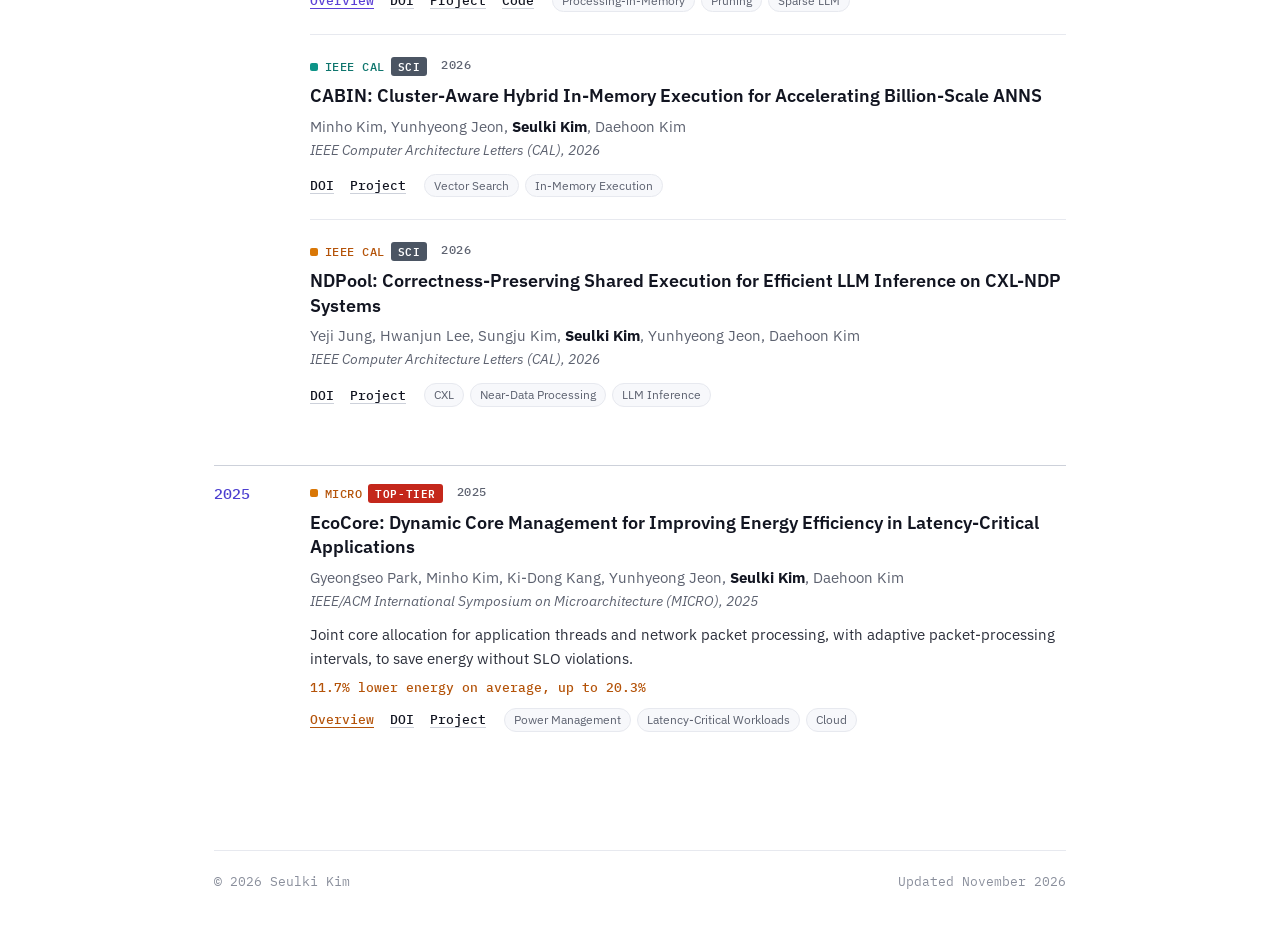
==== commit 5a780198: "Add Code link for SMOOTH" ====
--- a/publications.html
+++ b/publications.html
@@ -64,7 +64,7 @@
           <div class="stats"><div class="stat"><b>−59.2%</b><span>Time-to-First-Token</span></div><div class="stat"><b>−73.0%</b><span>Time-to-Last-Token</span></div><div class="stat"><b>−51.2%</b><span>energy (average)</span></div></div>
           <p class="stat-note">Best-case reductions vs prior baselines on memory-constrained mobile SoCs</p>
           <div class="work-foot">
-            <div class="links"><button class="primary-link" type="button" data-overview="smooth">Overview</button><a href="https://doi.org/10.1109/ISCA66397.2026.00057" target="_blank" rel="noopener">DOI</a><a href="https://caslab-yonsei.github.io/publications/isca26-skim/" target="_blank" rel="noopener">Project</a></div>
+            <div class="links"><button class="primary-link" type="button" data-overview="smooth">Overview</button><a href="https://doi.org/10.1109/ISCA66397.2026.00057" target="_blank" rel="noopener">DOI</a><a href="https://caslab-yonsei.github.io/publications/isca26-skim/" target="_blank" rel="noopener">Project</a><a href="https://github.com/skkim-caslab/SMOOTH" target="_blank" rel="noopener">Code</a></div>
             <ul class="tags"><li>NPU</li><li>On-Device LLM</li><li>Scratchpad Memory</li><li>Verilog</li></ul>
           </div>
         </div>
@@ -137,7 +137,7 @@
           <p class="pub-venue">IEEE/ACM International Symposium on Computer Architecture (ISCA), 2026</p>
           <p class="pub-summary">Hardware-assisted, block-level scratchpad management that preloads weights into idle DRAM bandwidth and reclaims dead buffers early on mobile NPUs.</p>
           <p class="pub-result">Up to 59.2% lower TTFT and 73.0% lower TTLT</p>
-          <div class="work-foot"><div class="links"><button class="primary-link" type="button" data-overview="smooth">Overview</button><a href="https://doi.org/10.1109/ISCA66397.2026.00057" target="_blank" rel="noopener">DOI</a><a href="https://caslab-yonsei.github.io/publications/isca26-skim/" target="_blank" rel="noopener">Project</a></div><ul class="tags"><li>NPU</li><li>On-Device LLM</li><li>Scratchpad Memory</li></ul></div>
+          <div class="work-foot"><div class="links"><button class="primary-link" type="button" data-overview="smooth">Overview</button><a href="https://doi.org/10.1109/ISCA66397.2026.00057" target="_blank" rel="noopener">DOI</a><a href="https://caslab-yonsei.github.io/publications/isca26-skim/" target="_blank" rel="noopener">Project</a><a href="https://github.com/skkim-caslab/SMOOTH" target="_blank" rel="noopener">Code</a></div><ul class="tags"><li>NPU</li><li>On-Device LLM</li><li>Scratchpad Memory</li></ul></div>
         </article>
         <article class="pub t-search" id="sanns" data-first>
           <p class="meta"><span class="venue">IEEE CAL</span><span class="tier tier-sci">SCI</span><span>2026</span><span>Co-first author</span></p>
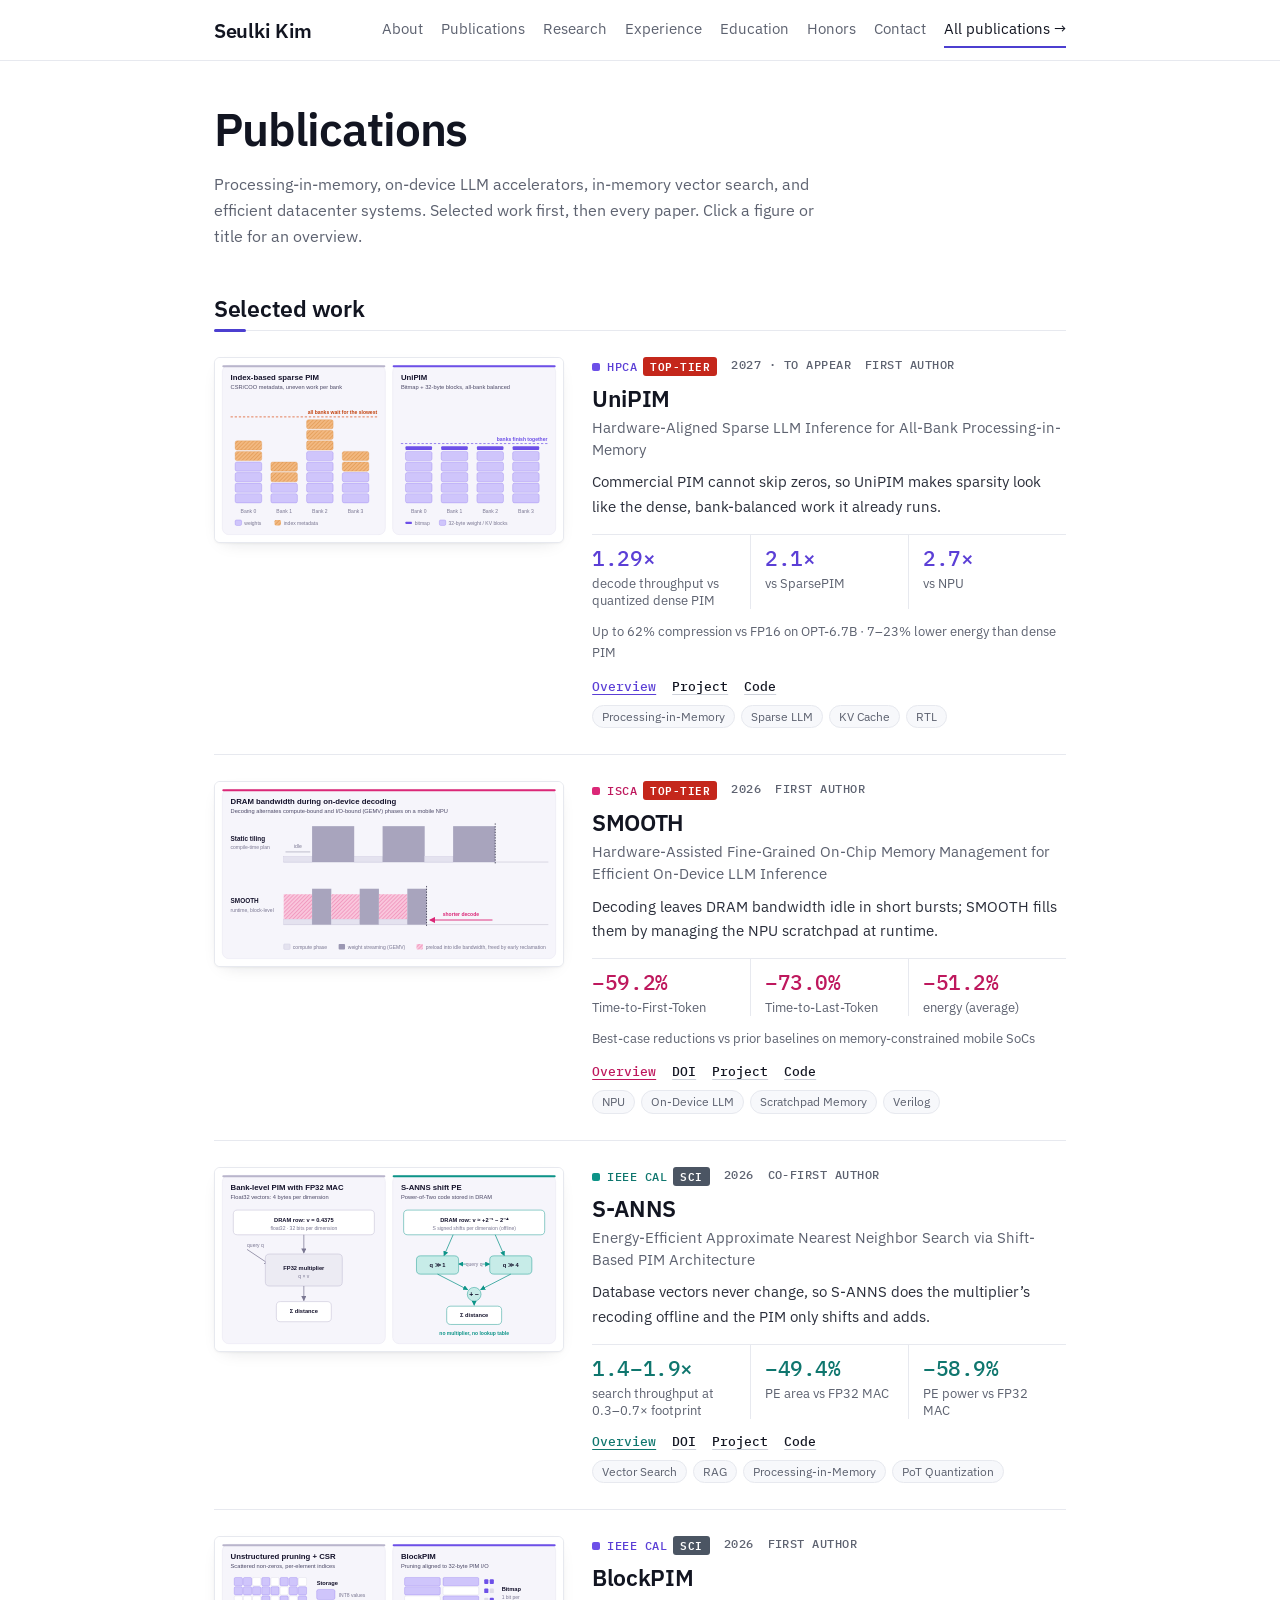
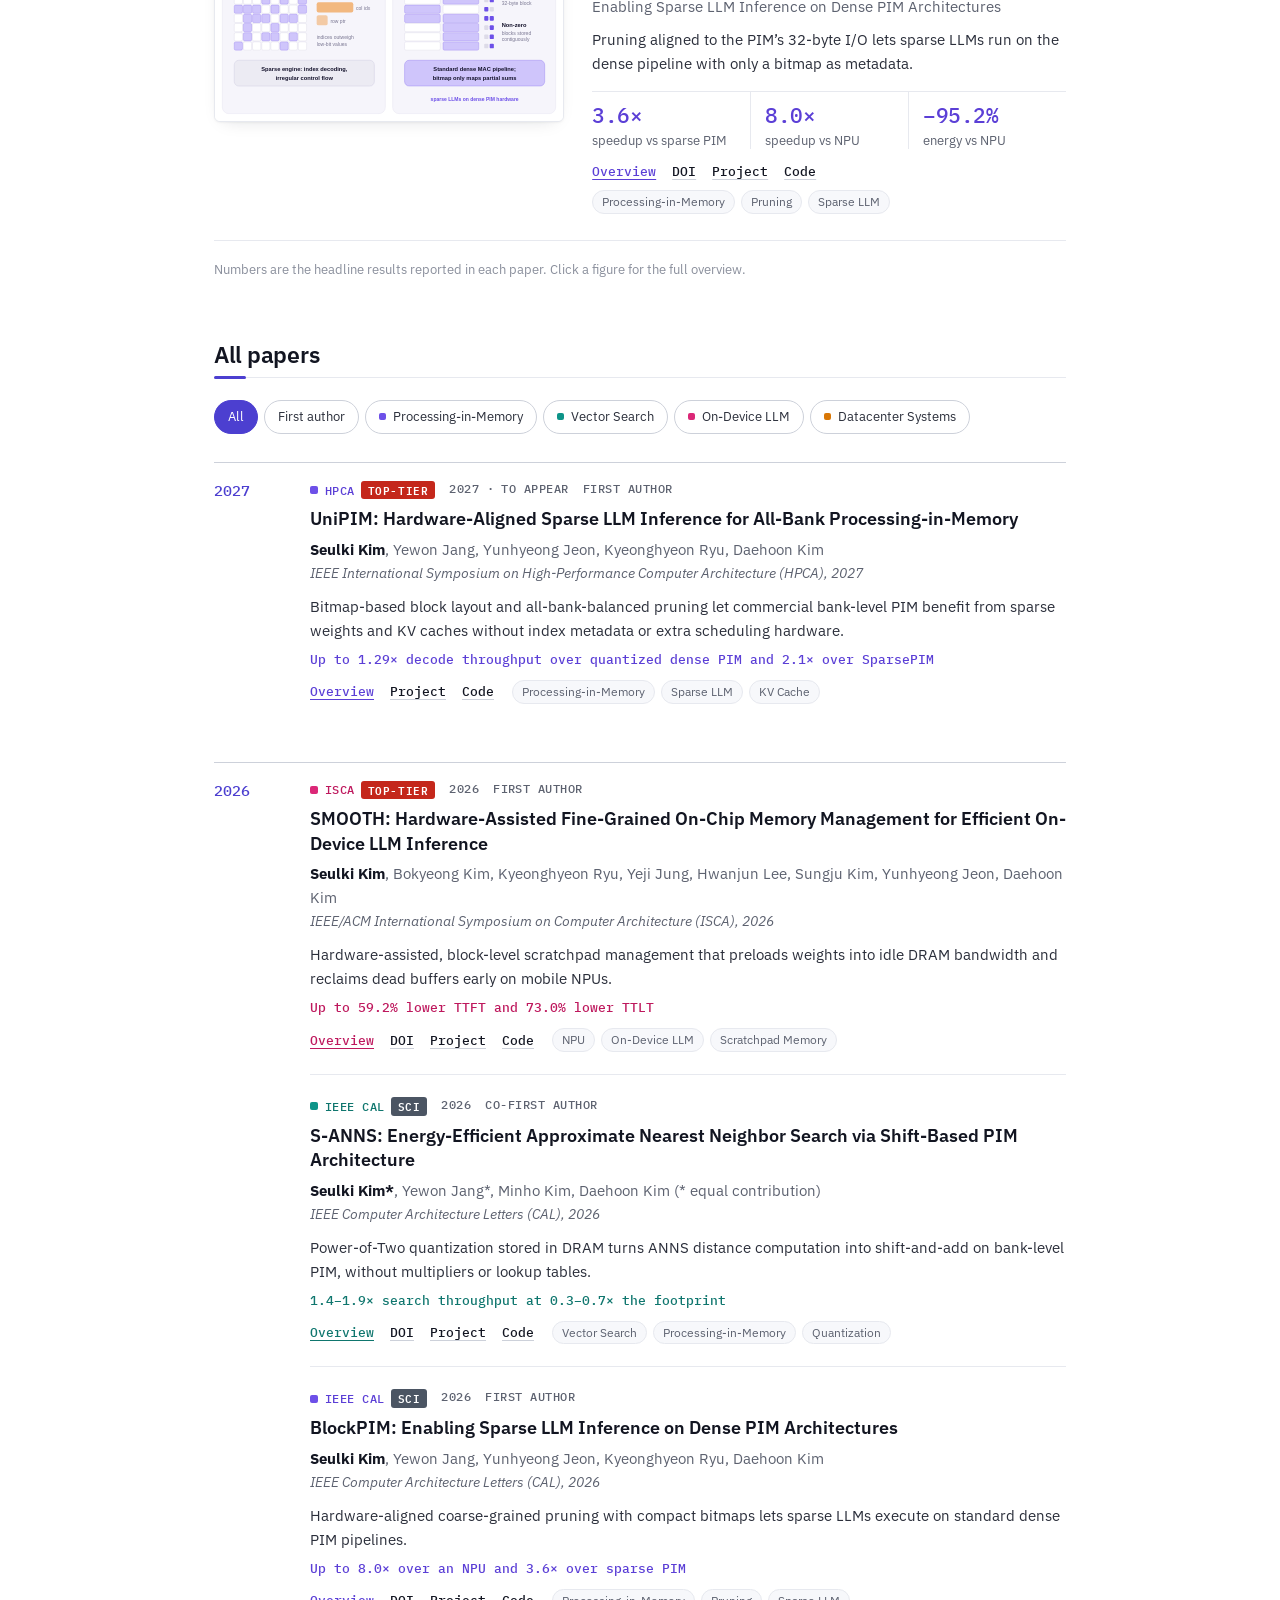
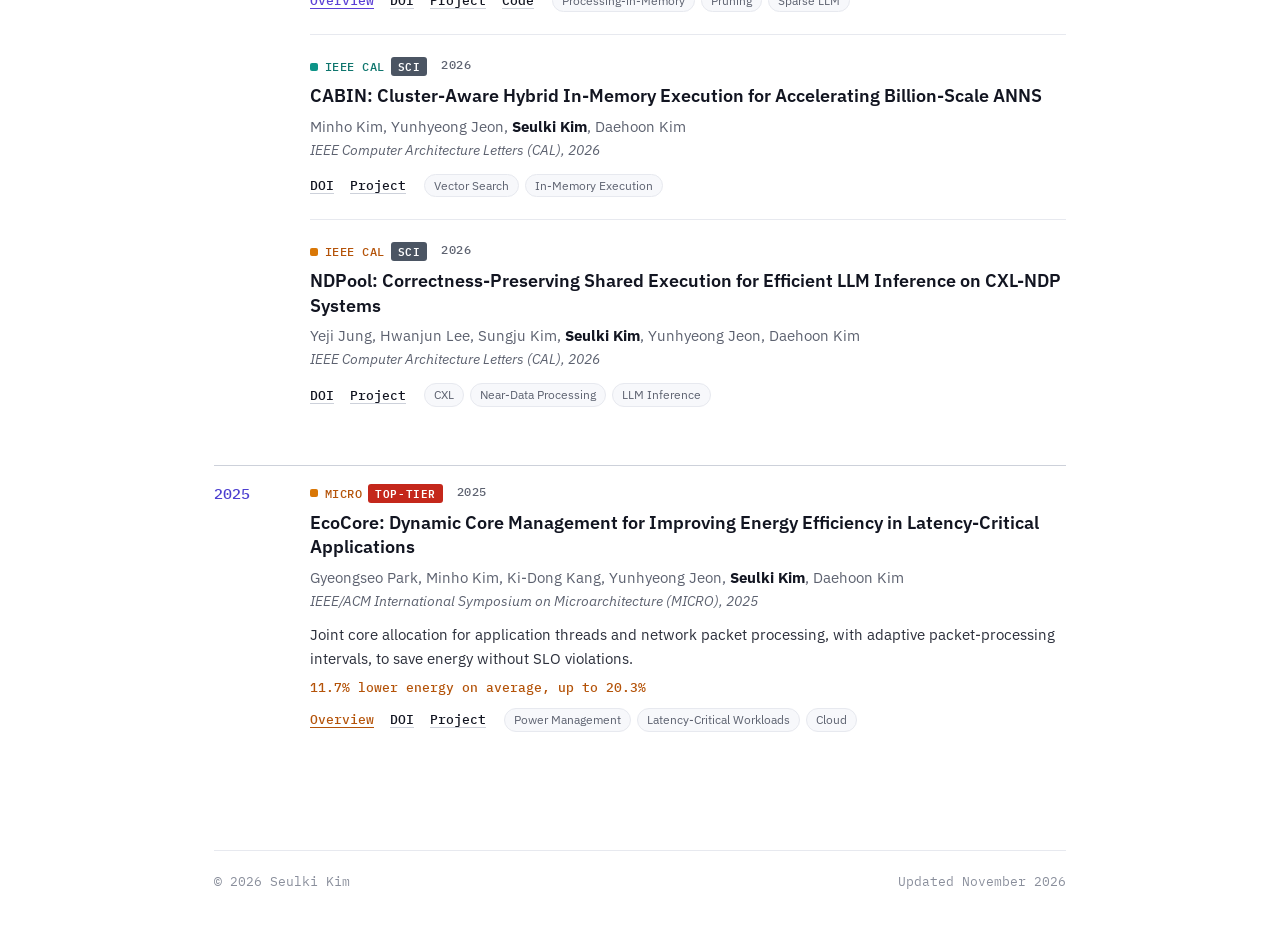
==== commit 7efcd050: "Add Code link for UniPIM" ====
--- a/publications.html
+++ b/publications.html
@@ -49,7 +49,7 @@
           <div class="stats"><div class="stat"><b>1.29×</b><span>decode throughput vs quantized dense PIM</span></div><div class="stat"><b>2.1×</b><span>vs SparsePIM</span></div><div class="stat"><b>2.7×</b><span>vs NPU</span></div></div>
           <p class="stat-note">Up to 62% compression vs FP16 on OPT-6.7B · 7–23% lower energy than dense PIM</p>
           <div class="work-foot">
-            <div class="links"><button class="primary-link" type="button" data-overview="unipim">Overview</button><a href="https://caslab-yonsei.github.io/publications/hpca27-skim/" target="_blank" rel="noopener">Project</a></div>
+            <div class="links"><button class="primary-link" type="button" data-overview="unipim">Overview</button><a href="https://caslab-yonsei.github.io/publications/hpca27-skim/" target="_blank" rel="noopener">Project</a><a href="https://github.com/skkim-caslab/UniPIM" target="_blank" rel="noopener">Code</a></div>
             <ul class="tags"><li>Processing-in-Memory</li><li>Sparse LLM</li><li>KV Cache</li><li>RTL</li></ul>
           </div>
         </div>
@@ -122,7 +122,7 @@
           <p class="pub-venue">IEEE International Symposium on High-Performance Computer Architecture (HPCA), 2027</p>
           <p class="pub-summary">Bitmap-based block layout and all-bank-balanced pruning let commercial bank-level PIM benefit from sparse weights and KV caches without index metadata or extra scheduling hardware.</p>
           <p class="pub-result">Up to 1.29× decode throughput over quantized dense PIM and 2.1× over SparsePIM</p>
-          <div class="work-foot"><div class="links"><button class="primary-link" type="button" data-overview="unipim">Overview</button><a href="https://caslab-yonsei.github.io/publications/hpca27-skim/" target="_blank" rel="noopener">Project</a></div><ul class="tags"><li>Processing-in-Memory</li><li>Sparse LLM</li><li>KV Cache</li></ul></div>
+          <div class="work-foot"><div class="links"><button class="primary-link" type="button" data-overview="unipim">Overview</button><a href="https://caslab-yonsei.github.io/publications/hpca27-skim/" target="_blank" rel="noopener">Project</a><a href="https://github.com/skkim-caslab/UniPIM" target="_blank" rel="noopener">Code</a></div><ul class="tags"><li>Processing-in-Memory</li><li>Sparse LLM</li><li>KV Cache</li></ul></div>
         </article>
         </div>
       </section>
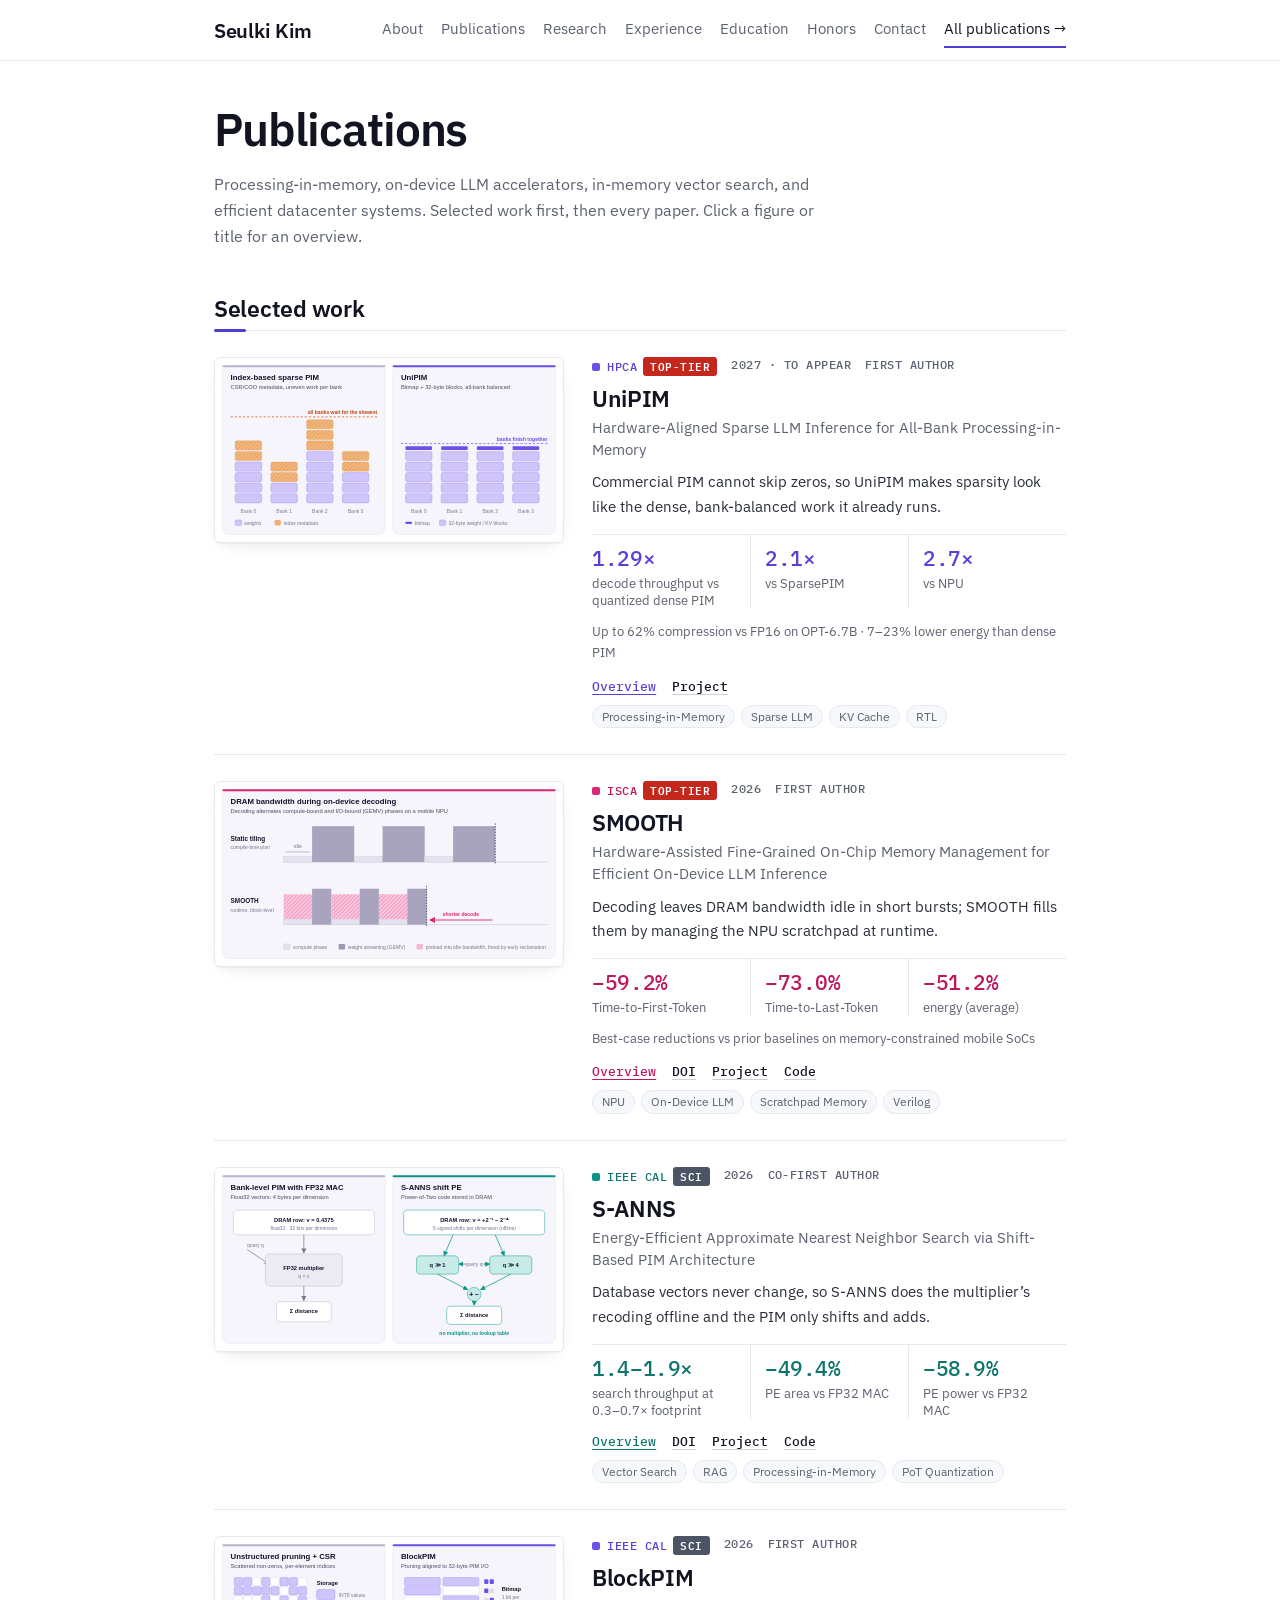
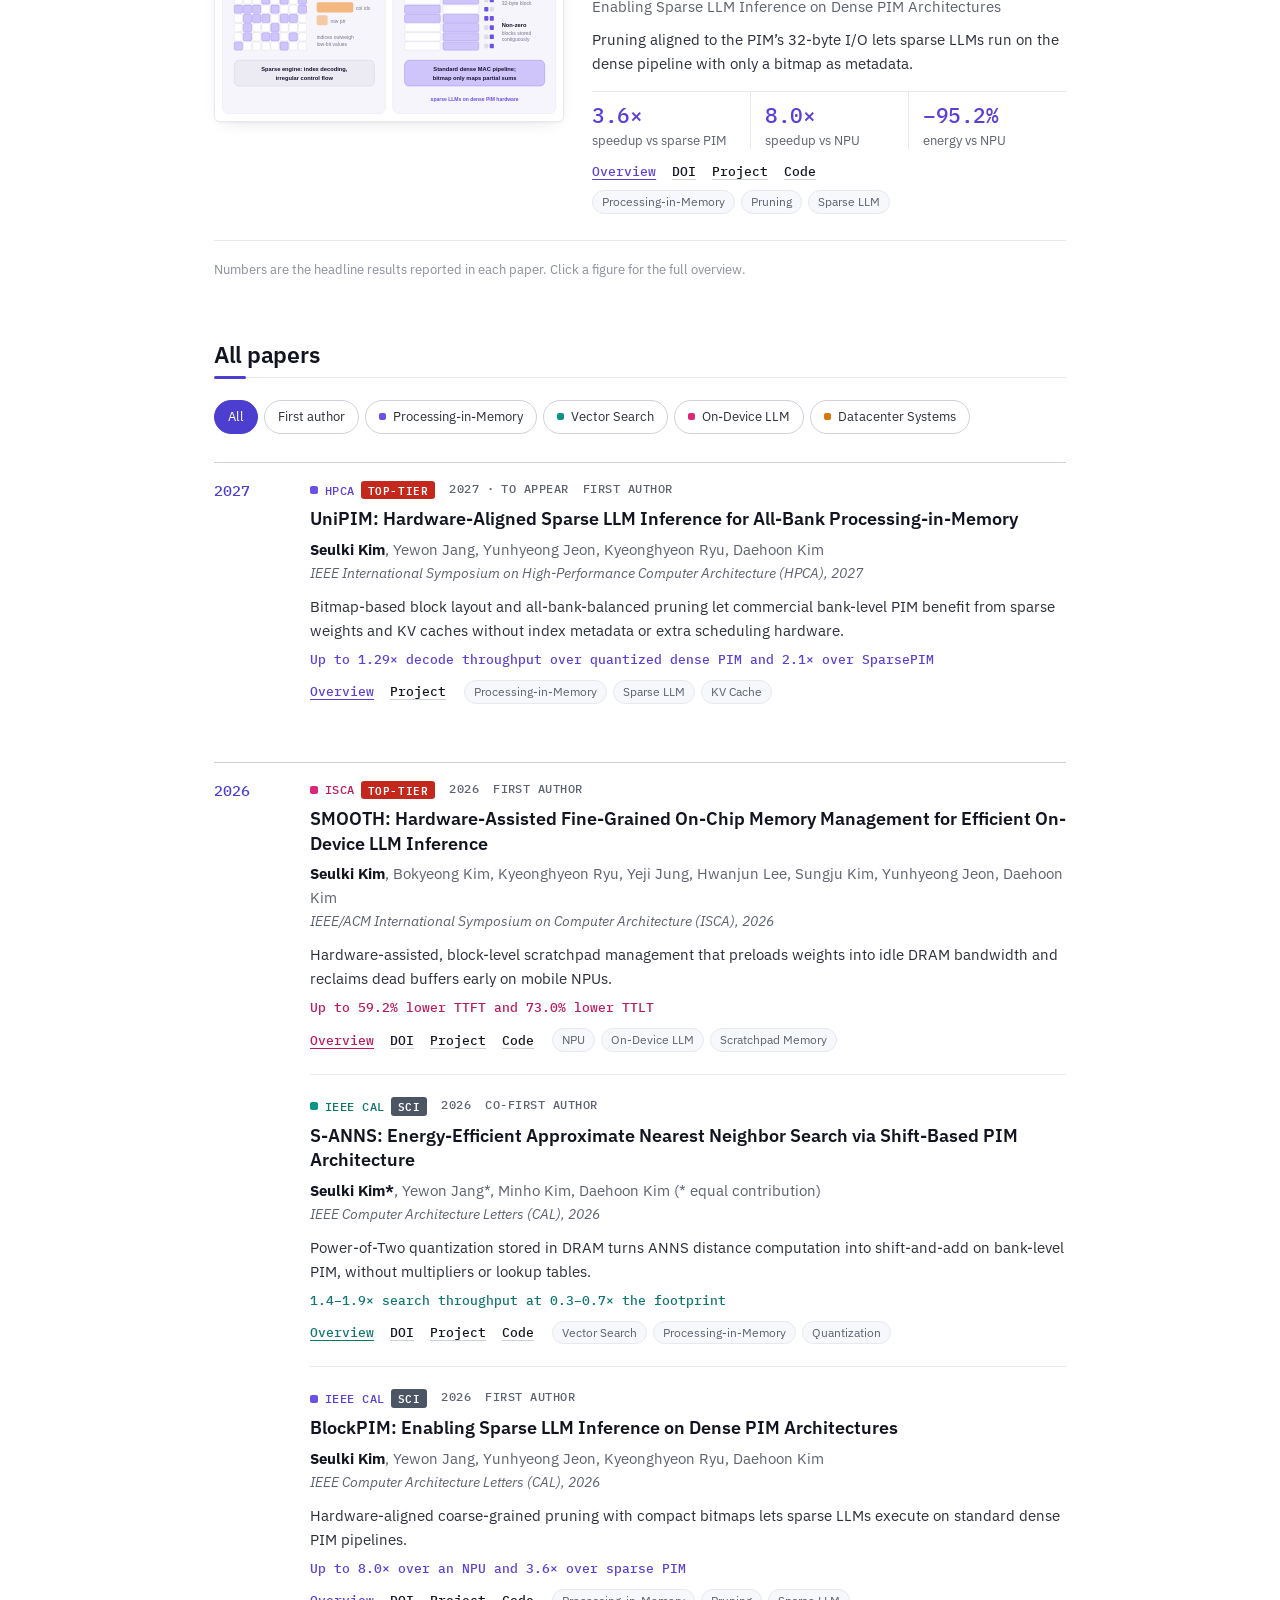
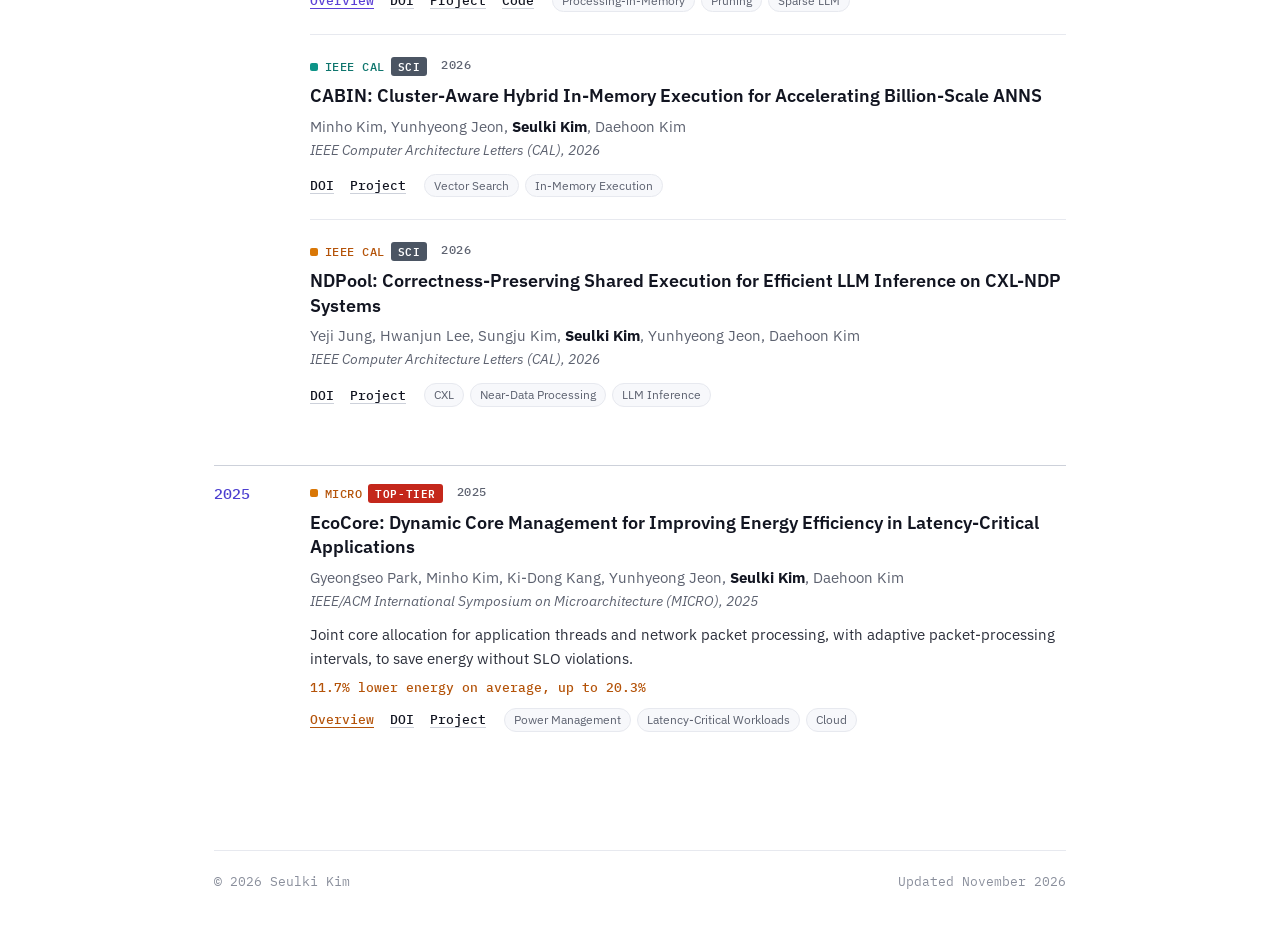
==== commit 7e56047e: "Remove UniPIM code link" ====
--- a/publications.html
+++ b/publications.html
@@ -49,7 +49,7 @@
           <div class="stats"><div class="stat"><b>1.29×</b><span>decode throughput vs quantized dense PIM</span></div><div class="stat"><b>2.1×</b><span>vs SparsePIM</span></div><div class="stat"><b>2.7×</b><span>vs NPU</span></div></div>
           <p class="stat-note">Up to 62% compression vs FP16 on OPT-6.7B · 7–23% lower energy than dense PIM</p>
           <div class="work-foot">
-            <div class="links"><button class="primary-link" type="button" data-overview="unipim">Overview</button><a href="https://caslab-yonsei.github.io/publications/hpca27-skim/" target="_blank" rel="noopener">Project</a><a href="https://github.com/skkim-caslab/UniPIM" target="_blank" rel="noopener">Code</a></div>
+            <div class="links"><button class="primary-link" type="button" data-overview="unipim">Overview</button><a href="https://caslab-yonsei.github.io/publications/hpca27-skim/" target="_blank" rel="noopener">Project</a></div>
             <ul class="tags"><li>Processing-in-Memory</li><li>Sparse LLM</li><li>KV Cache</li><li>RTL</li></ul>
           </div>
         </div>
@@ -122,7 +122,7 @@
           <p class="pub-venue">IEEE International Symposium on High-Performance Computer Architecture (HPCA), 2027</p>
           <p class="pub-summary">Bitmap-based block layout and all-bank-balanced pruning let commercial bank-level PIM benefit from sparse weights and KV caches without index metadata or extra scheduling hardware.</p>
           <p class="pub-result">Up to 1.29× decode throughput over quantized dense PIM and 2.1× over SparsePIM</p>
-          <div class="work-foot"><div class="links"><button class="primary-link" type="button" data-overview="unipim">Overview</button><a href="https://caslab-yonsei.github.io/publications/hpca27-skim/" target="_blank" rel="noopener">Project</a><a href="https://github.com/skkim-caslab/UniPIM" target="_blank" rel="noopener">Code</a></div><ul class="tags"><li>Processing-in-Memory</li><li>Sparse LLM</li><li>KV Cache</li></ul></div>
+          <div class="work-foot"><div class="links"><button class="primary-link" type="button" data-overview="unipim">Overview</button><a href="https://caslab-yonsei.github.io/publications/hpca27-skim/" target="_blank" rel="noopener">Project</a></div><ul class="tags"><li>Processing-in-Memory</li><li>Sparse LLM</li><li>KV Cache</li></ul></div>
         </article>
         </div>
       </section>
